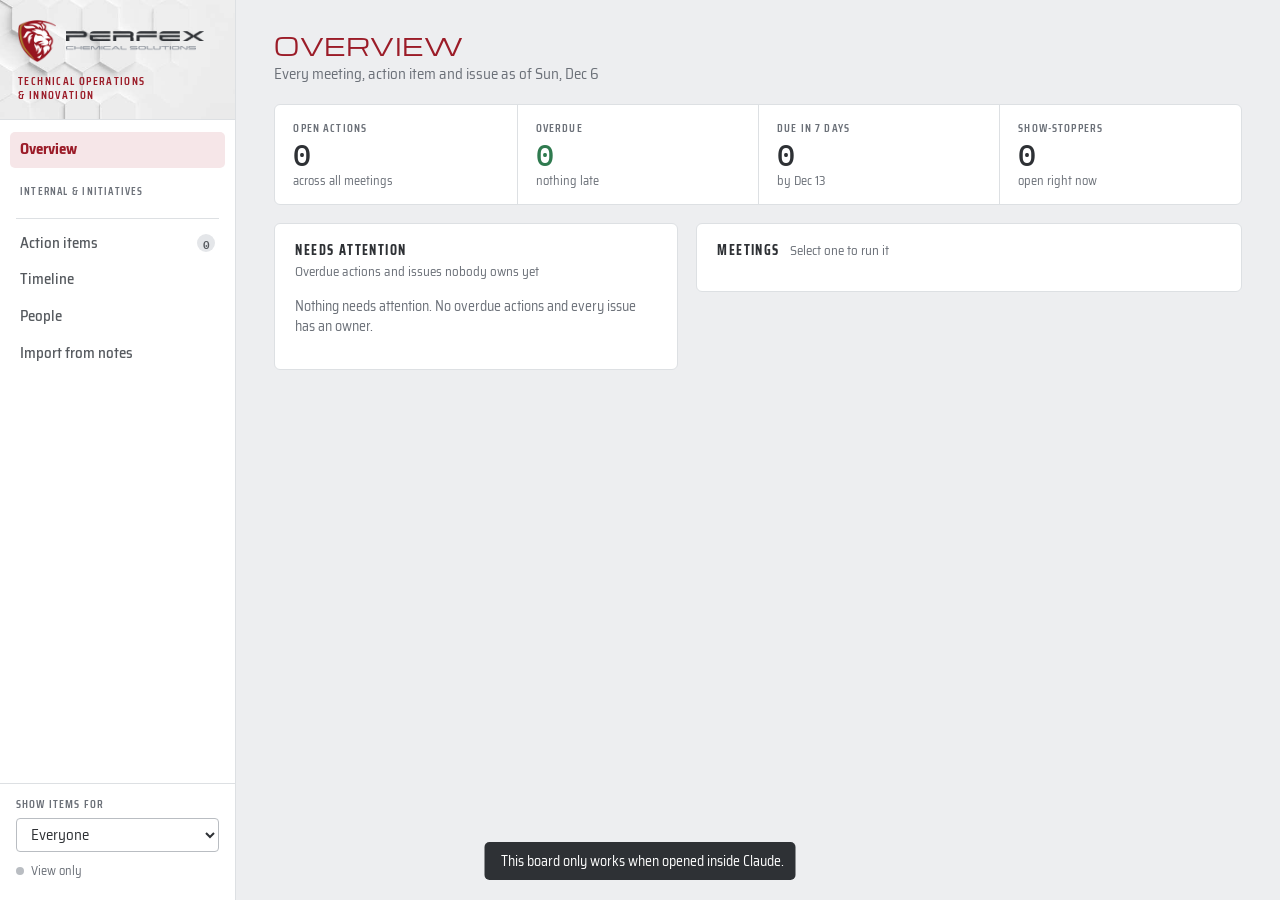
==== board.html @ 024db74f "Add board app: rebuild on shared database, add import-from-notes Migrates the Technical Operations &" ====
<!doctype html><html><head><meta charset=utf8><meta name=viewport content="width=device-width,initial-scale=1"><style>:root{color-scheme:light}body{margin:0;padding:0;font:14px -apple-system,BlinkMacSystemFont,sans-serif;background:#faf9f5;color:#141413}img{max-width:100%}[hidden]:not([hidden=until-found i]){display:none!important}</style></head><body>
<title>Technical Operations &amp; Innovation Board</title>
<link rel="stylesheet" href="https://fonts.googleapis.com/css2?family=IBM+Plex+Mono:wght@400;500&family=Michroma&family=Saira+Condensed:wght@500;600;700&family=Saira+Semi+Condensed:wght@400;500;600;700&display=swap">
<style id="app-css">
:root{
  color-scheme: light;
  --ground:#EDEEF0; --surface:#FFFFFF; --surface-2:#F5F6F7; --sunk:#E4E6E9;
  --ink:#2E3135; --ink-2:#55595E; --muted:#6B7078; --faint:#8A9099;
  --line:#DDE0E3; --line-strong:#B9BDC2;
  --brand:#9B1C28; --brand-deep:#6E1420; --brand-soft:#F6E6E8; --on-brand:#FFFFFF;
  --gold:#C8912B; --gold-ink:#855B10; --gold-soft:#F7EEDB;
  --good:#2F7A4F; --good-soft:#E2F0E7;
  --crit:#9B1C28; --crit-soft:#F6E6E8; --on-ink:#FFFFFF;
  --hex-op:.85;
  --f-title:'Michroma','Eurostile','Microgramma',Arial,sans-serif;
  --f-body:'Saira Semi Condensed','Arial Narrow',Arial,sans-serif;
  --f-label:'Saira Condensed','Arial Narrow',Arial,sans-serif;
  --f-mono:'IBM Plex Mono',ui-monospace,'SFMono-Regular',Menlo,Consolas,monospace;
}
@media (prefers-color-scheme: dark){
  :root:not([data-theme="light"]){
    color-scheme: dark;
    --ground:#17191C; --surface:#212428; --surface-2:#282C31; --sunk:#1C1F22;
    --ink:#ECEDEF; --ink-2:#C3C7CC; --muted:#99A0A8; --faint:#7A8088;
    --line:#33373D; --line-strong:#4A4F56;
    --brand:#E0636C; --brand-deep:#B8414B; --brand-soft:#3A2124; --on-brand:#17191C;
    --gold:#D9A441; --gold-ink:#E5B862; --gold-soft:#3A2F1A;
    --good:#5DBB85; --good-soft:#1C3326;
    --crit:#E0636C; --crit-soft:#3A2124; --on-ink:#17191C;
    --hex-op:.06;
  }
}
:root[data-theme="dark"]{
  color-scheme: dark;
  --ground:#17191C; --surface:#212428; --surface-2:#282C31; --sunk:#1C1F22;
  --ink:#ECEDEF; --ink-2:#C3C7CC; --muted:#99A0A8; --faint:#7A8088;
  --line:#33373D; --line-strong:#4A4F56;
  --brand:#E0636C; --brand-deep:#B8414B; --brand-soft:#3A2124; --on-brand:#17191C;
  --gold:#D9A441; --gold-ink:#E5B862; --gold-soft:#3A2F1A;
  --good:#5DBB85; --good-soft:#1C3326;
  --crit:#E0636C; --crit-soft:#3A2124; --on-ink:#17191C;
  --hex-op:.06;
}
*{box-sizing:border-box}
[hidden]{display:none!important}
html,body{margin:0}
body{background:var(--ground);color:var(--ink);font:15px/1.45 var(--f-body);-webkit-font-smoothing:antialiased}
img{max-width:100%}
button,input,select,textarea{font:inherit;color:inherit}
button{cursor:pointer}
:focus-visible{outline:2px solid var(--brand);outline-offset:2px}
a{color:var(--brand)}
.mono{font-family:var(--f-mono);font-variant-numeric:tabular-nums}
.muted{color:var(--muted)} .sm{font-size:13px}
.lbl{font:600 11.5px/1.2 var(--f-label);text-transform:uppercase;letter-spacing:.1em;color:var(--muted)}

/* ---------- shell ---------- */
.app{display:grid;grid-template-columns:236px minmax(0,1fr);min-height:100vh}
.side{position:sticky;top:0;height:100vh;overflow-y:auto;background:var(--surface);border-right:1px solid var(--line);display:flex;flex-direction:column}
.brand{position:relative;isolation:isolate;padding:20px 18px 16px;border-bottom:1px solid var(--line)}
.brand::before{content:'';position:absolute;inset:0;z-index:-1;background:url([data-uri]) left top/cover no-repeat;opacity:var(--hex-op)}
.mark{display:flex;align-items:center;gap:10px}
.shield{display:block;flex:none;width:38px;height:42px;background:url([data-uri]) center/contain no-repeat}
.wm{display:flex;flex-direction:column;gap:5px}
.wm i{display:block;-webkit-mask-repeat:no-repeat;mask-repeat:no-repeat;-webkit-mask-size:contain;mask-size:contain;-webkit-mask-position:left center;mask-position:left center}
.wm .pf{width:138px;height:10px;background:var(--ink);-webkit-mask-image:url([data-uri]);mask-image:url([data-uri])}
.wm .cs{width:138px;height:5.5px;background:var(--faint);-webkit-mask-image:url([data-uri]);mask-image:url([data-uri])}
.appname{margin-top:12px;font:600 11.5px/1.25 var(--f-label);text-transform:uppercase;letter-spacing:.12em;color:var(--brand)}
.nav{padding:12px 10px;display:flex;flex-direction:column;gap:1px}
.ng{display:flex;align-items:center;justify-content:space-between;font:600 11px var(--f-label);text-transform:uppercase;letter-spacing:.11em;color:var(--muted);padding:14px 10px 5px}
.ng-add{border:1px solid var(--line-strong);background:var(--surface);color:var(--ink-2);border-radius:4px;width:20px;height:20px;line-height:1;font-size:14px;padding:0}
.ng-add:hover{border-color:var(--brand);color:var(--brand)}
.nsep{height:1px;background:var(--line);margin:12px 6px 6px}
.ni{display:flex;align-items:center;gap:8px;width:100%;border:0;background:transparent;border-radius:5px;padding:7px 10px;text-align:left;color:var(--ink-2)}
.ni:hover{background:var(--surface-2);color:var(--ink)}
.ni[aria-current="page"]{background:var(--brand-soft);color:var(--brand)}
.ni[aria-current="page"] .ni-t{font-weight:700}
.ni-t{font-weight:500;flex:1 1 auto;min-width:0;white-space:nowrap;overflow:hidden;text-overflow:ellipsis}
.ni-s{font:11.5px var(--f-mono);color:var(--faint);white-space:nowrap}
.cnt{font:600 11px/1 var(--f-mono);min-width:18px;height:18px;padding:0 5px;border-radius:9px;background:var(--crit);color:var(--on-brand);display:inline-grid;place-items:center;flex:none}
.cnt.out{background:transparent;color:var(--crit);box-shadow:inset 0 0 0 1.5px var(--crit)}
.cnt.n{background:var(--sunk);color:var(--ink-2)}
.side-foot{margin-top:auto;padding:14px 16px 16px;border-top:1px solid var(--line);display:flex;flex-direction:column;gap:6px}
.side-foot select{width:100%}
.savepill{display:flex;align-items:center;gap:7px;font-size:12.5px;color:var(--muted);min-height:26px;flex-wrap:wrap}
.savepill .dotc{width:8px;height:8px;border-radius:50%;background:var(--faint);flex:none}
.savepill.ok .dotc{background:var(--good)} .savepill.dirty .dotc{background:var(--gold)} .savepill.ro .dotc{background:var(--line-strong)}
.mnav{display:none}
.mainarea{min-width:0;padding-inline:clamp(16px,3vw,40px);padding-block:26px 64px}
.page{max-width:1240px;margin:0 auto;display:flex;flex-direction:column;gap:18px}
@media (max-width:860px){
  .app{grid-template-columns:minmax(0,1fr)}
  .side{display:none}
  .mnav{display:flex;align-items:center;gap:10px;padding:10px 16px;background:var(--surface);border-bottom:1px solid var(--line);position:sticky;top:0;z-index:20}
  .mnav .shield{width:26px;height:29px}
  .mnav select{flex:1 1 auto;min-width:0}
  .mnav .savepill span{display:none}
}

/* ---------- controls ---------- */
.btn{height:34px;padding:0 14px;border:1px solid var(--brand);background:var(--brand);color:var(--on-brand);border-radius:4px;font:600 13.5px var(--f-label);letter-spacing:.04em;text-transform:uppercase;white-space:nowrap;display:inline-flex;align-items:center;gap:6px}
.btn:hover{background:var(--brand-deep);border-color:var(--brand-deep)}
.btn.ghost{background:var(--surface);color:var(--ink);border-color:var(--line-strong)}
.btn.ghost:hover{border-color:var(--ink)}
.btn.sm{height:28px;padding:0 10px;font-size:12.5px}
.btn.block{width:100%;justify-content:center}
.btn.danger{background:transparent;color:var(--crit);border-color:var(--crit)}
.btn:disabled{opacity:.45;cursor:not-allowed}
.fld{height:34px;border:1px solid var(--line-strong);border-radius:4px;background:var(--surface);padding:0 10px;min-width:0}
.x{width:26px;height:26px;border:0;background:transparent;color:var(--faint);border-radius:4px;font-size:18px;line-height:1;flex:none;padding:0}
.x:hover{background:var(--crit-soft);color:var(--crit)}
.ib{width:30px;height:30px;border:1px solid var(--line-strong);border-radius:50%;background:var(--surface);display:grid;place-items:center;font-size:12px;line-height:1;padding:0;color:var(--ink)}
.ib:hover{border-color:var(--ink)}
.ib.go{background:var(--brand);border-color:var(--brand);color:var(--on-brand)}
.add-btn{border:1px dashed var(--line-strong);background:transparent;color:var(--ink-2);border-radius:4px;padding:5px 10px;font:600 12.5px var(--f-label);letter-spacing:.05em;text-transform:uppercase}
.add-btn:hover{border-color:var(--brand);color:var(--brand)}
.linkbtn{border:0;background:none;padding:0;color:var(--brand);font-weight:600;text-align:left}
.linkbtn:hover{text-decoration:underline}

/* ---------- page header ---------- */
.ph{display:flex;flex-wrap:wrap;align-items:flex-end;justify-content:space-between;gap:12px 24px}
.ph h1{font:400 clamp(19px,2.2vw,24px)/1.25 var(--f-title);color:var(--brand);text-transform:uppercase;letter-spacing:.02em;margin:4px 0 0;text-wrap:balance}
.ph .sub{color:var(--muted);margin-top:4px}
.ph-r{display:flex;align-items:center;gap:8px;flex-wrap:wrap}
.datenav{display:flex;align-items:center;gap:6px}
.datenav .d{display:flex;flex-direction:column;line-height:1.2;min-width:170px;text-align:center}
.datenav .d b{font-weight:600;font-size:15.5px}
.datenav .d span{font:12px var(--f-mono);color:var(--muted)}
.icon{width:32px;height:32px;border:1px solid var(--line-strong);background:var(--surface);border-radius:4px;font-size:18px;line-height:1;display:grid;place-items:center;flex:none;padding:0}
.icon:hover{border-color:var(--ink)}
.att{display:flex;flex-wrap:wrap;align-items:center;gap:6px;margin-top:10px}
.pchip{font-size:13px;padding:2px 10px;border-radius:12px;background:var(--surface);border:1px solid var(--line);white-space:nowrap}
.pchip.m{background:var(--ink);border-color:var(--ink);color:var(--on-ink)}
.pchip.o{border-style:dashed;color:var(--muted)}
.att details{font-size:13px;color:var(--muted)}
.att summary{cursor:pointer}
.att details[open]{flex-basis:100%}
.att details .names{display:flex;flex-wrap:wrap;gap:5px;margin-top:6px}

/* ---------- panels ---------- */
.panel{background:var(--surface);border:1px solid var(--line);border-radius:6px;padding:18px 20px}
.pan-h{display:flex;align-items:baseline;flex-wrap:wrap;gap:4px 10px;margin-bottom:12px}
h2{font:700 14px/1.2 var(--f-label);text-transform:uppercase;letter-spacing:.1em;margin:0;color:var(--ink)}
.pan-h .sub{color:var(--muted);font-size:13px}
.pan-h .r{margin-left:auto;display:flex;gap:6px;align-items:center;flex-wrap:wrap}
.none{color:var(--muted);font-size:14px}

/* KPIs */
.kpis{display:grid;grid-template-columns:repeat(4,minmax(0,1fr));background:var(--surface);border:1px solid var(--line);border-radius:6px;overflow:hidden}
.kpi{padding:14px 18px;border:0;border-left:1px solid var(--line);background:transparent;text-align:left;display:flex;flex-direction:column;gap:2px;min-width:0}
.kpi:first-child{border-left:0}
button.kpi:hover{background:var(--surface-2)}
.kpi .n{font:500 30px/1.05 var(--f-mono);font-variant-numeric:tabular-nums}
.kpi .l{font:600 11.5px var(--f-label);text-transform:uppercase;letter-spacing:.1em;color:var(--muted)}
.kpi .s{font-size:12.5px;color:var(--muted)}
.kpi.crit .n{color:var(--crit)} .kpi.warn .n{color:var(--gold-ink)} .kpi.good .n{color:var(--good)}
@media (max-width:640px){.kpis{grid-template-columns:repeat(2,minmax(0,1fr))}.kpi:nth-child(3){border-left:0}.kpi:nth-child(n+3){border-top:1px solid var(--line)}}

/* overview */
.ovgrid{display:grid;grid-template-columns:minmax(0,1fr) minmax(0,1.35fr);gap:18px;align-items:start}
@media (max-width:1100px){.ovgrid{grid-template-columns:minmax(0,1fr)}}
.att-list{list-style:none;margin:0;padding:0}
.att-list li{border-top:1px solid var(--line)}
.att-list li:first-child{border-top:0}
.att-list button{display:grid;grid-template-columns:auto minmax(0,1fr);gap:2px 10px;width:100%;text-align:left;border:0;background:transparent;padding:10px 4px}
.att-list button:hover{background:var(--surface-2)}
.att-list .t{font-weight:500;overflow-wrap:anywhere}
.att-list .m{grid-column:2;font-size:13px;color:var(--muted)}
.mgroup + .mgroup{margin-top:16px}
.mgroup .lbl{margin:0 0 8px}
.cards{display:grid;grid-template-columns:repeat(auto-fill,minmax(210px,1fr));gap:10px}
.mc{display:flex;flex-direction:column;gap:6px;text-align:left;border:1px solid var(--line);background:var(--surface);border-radius:6px;padding:12px 14px}
.mc:hover{border-color:var(--brand)}
.mc .nm{font-weight:700;font-size:15.5px}
.mc .dt{font:12.5px var(--f-mono);color:var(--muted)}
.mc .ppl{font-size:13px;color:var(--ink-2);display:-webkit-box;-webkit-line-clamp:2;-webkit-box-orient:vertical;overflow:hidden;min-height:2.6em}
.mc .row{display:flex;gap:12px;margin-top:2px;padding-top:8px;border-top:1px solid var(--line)}
.mc .row span{display:flex;flex-direction:column;font:600 10.5px var(--f-label);text-transform:uppercase;letter-spacing:.08em;color:var(--muted)}
.mc .row b{font:500 16px var(--f-mono);color:var(--ink);letter-spacing:0}
.mc .row b.crit{color:var(--crit)}

/* ---------- meeting: stepper ---------- */
.stepper{display:flex;align-items:stretch;background:var(--surface);border:1px solid var(--line);border-radius:6px;overflow:hidden}
.steps{display:grid;grid-template-columns:repeat(5,minmax(0,1fr));flex:1 1 auto;min-width:0}
.st{position:relative;display:grid;grid-template-columns:auto minmax(0,1fr);grid-template-rows:auto auto;column-gap:9px;align-items:center;text-align:left;border:0;border-right:1px solid var(--line);background:transparent;padding:10px 12px;min-width:0;overflow:hidden}
.st:hover{background:var(--surface-2)}
.st-n{grid-row:1 / span 2;width:26px;height:26px;border-radius:50%;border:1.5px solid var(--line-strong);display:grid;place-items:center;font:600 12.5px var(--f-mono);color:var(--ink-2)}
.st-t{font-weight:600;white-space:nowrap;overflow:hidden;text-overflow:ellipsis}
.st-y{display:none;font-weight:600;font-size:12.5px;white-space:nowrap}
.st-b{font:11.5px var(--f-mono);color:var(--muted);white-space:nowrap}
.st-b b{font-weight:600;color:var(--ink-2)}
.st-p{position:absolute;left:0;bottom:0;height:3px;width:0;background:var(--gold)}
.st.main .st-n{border-color:var(--brand);color:var(--brand)}
.st.cur{background:var(--ink);color:var(--on-ink)}
.st.cur .st-b,.st.cur .st-b b{color:inherit;opacity:.75}
.st.cur .st-n{background:var(--on-ink);border-color:var(--on-ink);color:var(--ink)}
.st.due:not(.cur){box-shadow:inset 0 0 0 2px var(--gold)}
.tmr{display:flex;align-items:center;gap:8px;padding:8px 14px;flex:none;border-left:1px solid var(--line)}
.tmr .t-el{font:500 20px var(--f-mono);font-variant-numeric:tabular-nums}
.tmr .t-of{font:12px var(--f-mono);color:var(--muted)}
.tmr.over .t-el{color:var(--crit)}
.t-hint{font-size:13px;color:var(--muted);margin-top:-8px;padding-left:2px}
.t-hint b{color:var(--ink)}
.t-hint.over b{color:var(--crit)}
@media (max-width:980px){.stepper{flex-direction:column}.steps{grid-template-columns:repeat(5,minmax(0,1fr))}.st{grid-template-columns:minmax(0,1fr);justify-items:center;text-align:center;padding:8px 4px}.st-n{grid-row:auto}.st-b{display:none}.tmr{border-left:0;border-top:1px solid var(--line);justify-content:center}}
@media (max-width:980px){.st-t{display:none}.st-y{display:block}}

.mgrid{display:grid;grid-template-columns:minmax(0,1fr) 340px;gap:18px;align-items:start}
@media (max-width:1150px){.mgrid{grid-template-columns:minmax(0,1fr)}}
.stage{min-height:360px;display:flex;flex-direction:column}
.stg-h{display:flex;align-items:flex-start;gap:12px;flex-wrap:wrap;margin-bottom:14px}
.stg-h .segno{width:34px;height:34px;border-radius:50%;background:var(--brand);color:var(--on-brand);display:grid;place-items:center;font:600 15px var(--f-mono);flex:none}
.stg-h .tt{flex:1 1 260px;min-width:0}
.stg-h h2{font:400 17px/1.3 var(--f-title);letter-spacing:.02em;color:var(--ink)}
.stg-h .rule{margin:4px 0 0;color:var(--ink-2);font-size:14px;max-width:64ch}
.stg-f{margin-top:auto;padding-top:16px;display:flex;justify-content:space-between;gap:8px;border-top:1px solid var(--line)}
.stg-body{padding-bottom:16px}

.rp{display:grid;grid-template-columns:170px minmax(0,1fr);gap:6px 16px;padding:12px 0;border-top:1px solid var(--line)}
.rp:first-child{border-top:0;padding-top:2px}
.rp-h b{display:block;font-weight:700}
.rp-h span{font-size:12.5px;color:var(--muted)}
.rp-b{display:flex;flex-direction:column;gap:6px;align-items:flex-start;min-width:0}
@media (max-width:640px){.rp{grid-template-columns:minmax(0,1fr)}}
.items{list-style:none;margin:0;padding:0;display:flex;flex-direction:column;gap:6px;width:100%}
.item{display:grid;grid-template-columns:auto minmax(0,1fr) auto;gap:10px;align-items:start;padding:8px 6px 8px 10px;background:var(--surface-2);border-radius:5px}
.it-t{font-weight:500;overflow-wrap:anywhere}
.why{color:var(--ink-2);font-size:13.5px;margin-top:2px;overflow-wrap:anywhere}
.why span{font:600 11px var(--f-label);text-transform:uppercase;letter-spacing:.08em;color:var(--muted);margin-right:6px}
.why.own span{color:var(--brand)}
.chip{font:700 11px/1 var(--f-label);text-transform:uppercase;letter-spacing:.07em;padding:5px 7px;border-radius:3px;white-space:nowrap;display:inline-block;margin-top:1px}
.chip.win{background:var(--good-soft);color:var(--good)}
.chip.loss{background:var(--crit-soft);color:var(--crit)}
.chip.opp{background:var(--gold-soft);color:var(--gold-ink)}
.chip.stopper{background:var(--crit);color:var(--on-brand)}
.chip.offtrack{background:var(--gold-soft);color:var(--gold-ink)}
.chip.risk{background:var(--surface-2);color:var(--ink-2);box-shadow:inset 0 0 0 1px var(--line-strong)}
.chip.done{background:var(--good-soft);color:var(--good)}
.chip.tab{background:var(--sunk);color:var(--ink-2)}

.proj{display:grid;grid-template-columns:minmax(0,1fr) auto auto;gap:8px 12px;align-items:center;padding:8px 6px 8px 10px;background:var(--surface-2);border-radius:5px}
.proj .meta{font-size:13px;color:var(--muted)}
.proj .meta a{color:var(--gold-ink);font-weight:600}
.proj.done-row .it-t{text-decoration:line-through;color:var(--muted)}
.stat{display:inline-flex;border:1px solid var(--line-strong);border-radius:4px;overflow:hidden;background:var(--surface)}
.stat button{border:0;background:transparent;padding:5px 10px;font:600 12.5px var(--f-label);letter-spacing:.04em;color:var(--muted);border-left:1px solid var(--line)}
.stat button:first-child{border-left:0}
.stat button[aria-pressed="true"][data-v="on"]{background:var(--good-soft);color:var(--good)}
.stat button[aria-pressed="true"][data-v="off"]{background:var(--gold-soft);color:var(--gold-ink)}
.stat button[aria-pressed="true"][data-v="done"]{background:var(--ink);color:var(--on-ink)}
.stat button[aria-pressed="true"][data-v="hold"]{background:var(--sunk);color:var(--ink)}
.stat button[aria-pressed="true"][data-v="cancelled"]{background:var(--crit-soft);color:var(--crit)}
.proj{grid-template-columns:minmax(0,1fr) auto!important;align-items:start!important}
.proj .stat{grid-column:1 / -1;justify-self:start;flex-wrap:wrap}
.pname{border:0;background:transparent;padding:0;text-align:left;display:flex;flex-direction:column;gap:3px;min-width:0;cursor:pointer}
.pname:hover .it-t{text-decoration:underline}
.proj.sel{background:var(--brand-soft);box-shadow:inset 0 0 0 2px var(--brand)}
.proj.ps-hold .it-t,.proj.ps-cancelled .it-t{color:var(--muted)}
.proj.ps-cancelled .it-t{text-decoration:line-through}
.proj.ps-new{box-shadow:inset 0 0 0 1px var(--gold)}
.proj.ps-new.sel{box-shadow:inset 0 0 0 2px var(--brand)}
.warnt{color:var(--gold-ink);font-weight:600}
.chip.new{background:var(--gold);color:var(--on-brand);padding:3px 6px}
.why.fwd span{color:var(--gold-ink)}
.moved{margin-top:16px;padding-top:12px;border-top:1px dashed var(--line)}
.moved ul{list-style:none;margin:8px 0 0;padding:0;display:flex;flex-direction:column;gap:6px}
.moved li{display:grid;grid-template-columns:auto minmax(0,1fr);gap:2px 10px;align-items:start;font-size:14px;color:var(--ink-2)}
.moved .mv-a{grid-column:2;font-size:12.5px;color:var(--muted)}
.psel{box-shadow:inset 0 0 0 2px var(--brand)}
.psel-n{font-weight:700;margin:-4px 0 8px}
@media (max-width:560px){.proj{grid-template-columns:minmax(0,1fr) auto}.proj .stat{grid-column:1 / -1;justify-self:start}}

.issue{border:1px solid var(--line);border-radius:6px;padding:12px 14px}
.issue + .issue{margin-top:10px}
.issue.stop{border-color:color-mix(in srgb,var(--crit) 55%,var(--line))}
.issue.resolved{opacity:.7}
.issue.resolved .it-t{text-decoration:line-through}
.is-h{display:grid;grid-template-columns:auto auto minmax(0,1fr) auto;gap:10px;align-items:start}
.rank{font:600 16px/1.35 var(--f-mono);min-width:28px}
.is-h .it-t{font-size:15.5px}
.is-tools{display:flex;gap:4px;align-items:center}
.mv{width:26px;height:26px;border:1px solid var(--line);background:var(--surface);border-radius:4px;color:var(--ink-2);font-size:10.5px;line-height:1;padding:0}
.mv:hover:not(:disabled){border-color:var(--ink)}
.mv:disabled{opacity:.3;cursor:default}
.is-sub{font-size:13px;color:var(--muted);margin:2px 0 8px 38px}
.is-body{margin-left:38px;display:flex;flex-direction:column;gap:8px;align-items:flex-start}
@media (max-width:560px){.is-sub,.is-body{margin-left:0}.is-h{grid-template-columns:auto minmax(0,1fr)}.is-h .chip{grid-column:2}.is-h .it-t,.is-h .is-tools{grid-column:1 / -1}}
.acts{list-style:none;margin:0;padding:0;width:100%}
.act{display:grid;grid-template-columns:auto minmax(0,1fr) auto;gap:2px 10px;align-items:start;padding:7px 0;border-top:1px dashed var(--line)}
.act:first-child{border-top:0}
.act input[type="checkbox"]{width:16px;height:16px;accent-color:var(--good);margin:3px 0 0}
.act .a-t{overflow-wrap:anywhere}
.act .a-t .aid{margin-right:6px}
.act .a-m{grid-column:2;font-size:12.5px;color:var(--muted)}
.act .a-m b{color:var(--ink-2);font-weight:600}
.act.done .a-t{text-decoration:line-through;color:var(--muted)}
.aid{font:500 11.5px var(--f-mono);color:var(--faint);white-space:nowrap}
.duetag{font:500 11.5px var(--f-mono);white-space:nowrap;padding:2px 6px;border-radius:3px;color:var(--ink-2);background:var(--surface-2)}
.duetag.over{background:var(--crit-soft);color:var(--crit)}
.duetag.soon{background:var(--gold-soft);color:var(--gold-ink)}
.duetag.done{background:var(--good-soft);color:var(--good)}
.noact{font-size:13.5px;color:var(--gold-ink)}

/* forms */
.add{display:flex;flex-wrap:wrap;gap:6px;width:100%;padding:10px;background:var(--surface-2);border:1px solid var(--line);border-radius:6px}
.add input[type="text"],.add input[type="date"],.add select{height:34px;border:1px solid var(--line-strong);border-radius:4px;background:var(--surface);padding:0 9px;min-width:0}
.add input[type="text"]{flex:1 1 180px}
.add input.full{flex-basis:100%}
.add input[type="date"]{flex:0 0 146px;font-family:var(--f-mono);font-size:13px}
.add select{flex:0 1 190px}
.add select.full{flex:1 1 100%}
.add .ifloss{flex-basis:100%}
/* due check */
.duechk{border:1px solid var(--line);border-left:3px solid var(--gold);border-radius:6px;padding:10px 14px;margin-bottom:14px;background:var(--surface-2)}
.duechk.clear{border-left-color:var(--good);padding:8px 14px;font-size:14px;color:var(--ink-2)}
.duechk.clear b{font:700 12.5px var(--f-label);letter-spacing:.07em;text-transform:uppercase;color:var(--ink)}
.duechk .dc-h{display:flex;flex-wrap:wrap;align-items:baseline;gap:4px 10px;margin-bottom:4px}
.duechk .dc-h b{font:700 12.5px var(--f-label);letter-spacing:.07em;text-transform:uppercase;color:var(--ink)}
.duechk .dc-h span{font-size:12.5px;color:var(--muted)}
.duechk .act{grid-template-columns:auto minmax(0,1fr) auto}
.duechk .act input[type="date"]{height:28px;border:1px solid var(--line-strong);border-radius:4px;background:var(--surface);padding:0 6px;font:12.5px var(--f-mono);grid-row:1 / span 2;grid-column:3;align-self:center}
.duechk .dc-tip{margin:6px 0 0;font-size:12.5px;color:var(--muted)}
/* summary */
.sumbox{margin-top:12px}
.sumbox textarea{width:100%;min-height:220px;font:12.5px/1.5 var(--f-mono);border:1px solid var(--line-strong);border-radius:4px;background:var(--surface-2);padding:8px 10px;resize:vertical;color:var(--ink)}
.stg-f .fr{display:flex;gap:8px;flex-wrap:wrap;justify-content:flex-end}
.add .acts-r{display:flex;gap:6px;margin-left:auto}
.add input::placeholder,textarea::placeholder{color:var(--faint)}
.tgl{display:inline-flex;border:1px solid var(--line-strong);border-radius:4px;overflow:hidden;height:34px;flex:none;position:relative;background:var(--surface)}
.tgl input{position:absolute;opacity:0;width:1px;height:1px}
.tgl label{padding:0 12px;display:grid;place-items:center;font:600 13px var(--f-label);letter-spacing:.04em;text-transform:uppercase;cursor:pointer;color:var(--ink-2)}
.tgl input:checked + label{background:var(--ink);color:var(--on-ink)}
.tgl input:focus-visible + label{outline:2px solid var(--brand);outline-offset:-2px}

/* conclusion */
.concl{display:grid;grid-template-columns:minmax(0,1.3fr) minmax(0,1fr);gap:18px 28px}
@media (max-width:700px){.concl{grid-template-columns:minmax(0,1fr)}}
.rates .lbl{margin:12px 0 2px}
.rates .lbl:first-child{margin-top:0}
.rrow{display:flex;align-items:center;justify-content:space-between;gap:10px;padding:5px 0;border-bottom:1px solid var(--line)}
.rrow .nm{min-width:0;overflow:hidden;text-overflow:ellipsis;white-space:nowrap}
.rate{display:flex;gap:4px;flex:none}
.rb{width:31px;height:31px;border:1px solid var(--line-strong);border-radius:4px;background:var(--surface);font:500 13px var(--f-mono);padding:0}
.rb:hover{border-color:var(--ink)}
.rb[aria-pressed="true"]{background:var(--brand);border-color:var(--brand);color:var(--on-brand)}
.scale{font-size:12.5px;color:var(--muted);margin-top:8px}
.score .big{font:500 48px/1 var(--f-mono);font-variant-numeric:tabular-nums}
.score .big small{font-size:18px;color:var(--muted)}
.spark{width:100%;max-width:260px;height:auto;display:block;margin-top:12px}
.spark .sg{stroke:var(--line);stroke-width:1}
.spark .sl{stroke:var(--brand);stroke-width:2;fill:none;stroke-linejoin:round}
.spark .se{fill:var(--brand)}
.spark .st{fill:var(--muted);font:10px var(--f-mono)}
textarea.fld{display:block;width:100%;min-height:62px;padding:8px 10px;height:auto;resize:vertical;margin-top:6px}

/* rail */
.rail{display:flex;flex-direction:column;gap:14px;position:sticky;top:16px}
@media (max-width:1150px){.rail{position:static}}
.rail .panel{padding:14px 16px}
.rail .pan-h{margin-bottom:8px}
.rlist{list-style:none;margin:0;padding:0}
.rlist li{border-top:1px solid var(--line)}
.rlist li:first-child{border-top:0}
.rlist .act{border-top:0}
.ri{display:grid;grid-template-columns:auto minmax(0,1fr);gap:8px;width:100%;text-align:left;border:0;background:transparent;padding:8px 2px;align-items:start}
.ri:hover .it-t{text-decoration:underline}
.ri .rank{font-size:13px;min-width:22px}
.ri .it-t{font-size:14px}
.ri .m{grid-column:2;font-size:12px;color:var(--muted)}
.more{display:block;margin-top:8px;font-size:13px}

/* action register */
.filters{display:flex;flex-wrap:wrap;gap:6px;align-items:center}
.fchip{height:30px;padding:0 12px;border:1px solid var(--line-strong);border-radius:15px;background:var(--surface);font:500 13.5px var(--f-body);display:inline-flex;align-items:center;gap:6px}
.fchip b{font:500 12px var(--f-mono);color:var(--muted)}
.fchip[aria-pressed="true"]{background:var(--ink);border-color:var(--ink);color:var(--on-ink)}
.fchip[aria-pressed="true"] b{color:inherit;opacity:.75}
.fchip.crit b{color:var(--crit)}
.fchip.crit[aria-pressed="true"] b{color:inherit}
.filters select{height:30px;border:1px solid var(--line-strong);border-radius:15px;background:var(--surface);padding:0 10px;font-size:13.5px}
.filters .sp{flex:1 1 auto}
.alist{list-style:none;margin:12px 0 0;padding:0;border-top:1px solid var(--line)}
.arow{display:grid;grid-template-columns:auto minmax(0,1fr) auto auto;gap:4px 12px;align-items:start;padding:11px 0;border-bottom:1px solid var(--line)}
.arow > input[type="checkbox"]{margin-top:4px;width:16px;height:16px;accent-color:var(--good)}
.arow .atext{font-weight:500;overflow-wrap:anywhere}
.arow .atext .aid{margin-right:7px}
.arow .ameta{font-size:13px;color:var(--muted);overflow-wrap:anywhere}
.arow .ameta b{font-weight:600;color:var(--ink-2)}
.arow.done .atext{text-decoration:line-through;color:var(--muted)}
.adue{display:flex;flex-direction:column;align-items:flex-end;gap:3px}
.adue input{height:30px;width:136px;border:1px solid var(--line-strong);border-radius:4px;background:var(--surface);font:12.5px var(--f-mono);padding:0 6px}
.arow.over .adue input{border-color:var(--crit)}
.flash{animation:flash 1.6s ease-out}
@keyframes flash{0%{background:var(--brand-soft)}100%{background:transparent}}
@media (prefers-reduced-motion:reduce){.flash{animation:none;outline:2px solid var(--brand)}}
@media (max-width:560px){.arow{grid-template-columns:auto minmax(0,1fr) auto}.adue{grid-column:2;align-items:flex-start;flex-direction:row}}
.follow textarea{width:100%;min-height:170px;font:12.5px/1.5 var(--f-mono);border:1px solid var(--line-strong);border-radius:4px;background:var(--surface-2);padding:8px 10px;resize:vertical;color:var(--ink)}
.follow .row{display:flex;justify-content:space-between;align-items:center;gap:8px;margin-bottom:6px;font-size:13px;color:var(--muted)}
.scope-note{display:flex;flex-wrap:wrap;align-items:center;gap:8px;font-size:13px;color:var(--ink-2);background:var(--brand-soft);border-radius:4px;padding:6px 10px}

/* timeline */
.tl-scroll{overflow-x:auto}
.tl{display:grid;grid-template-columns:170px 80px minmax(440px,1fr) 60px;min-width:760px}
.tl > div{border-top:1px solid var(--line);min-height:46px;position:relative}
.tl .ax{border-top:0;min-height:22px;font:600 11px var(--f-label);text-transform:uppercase;letter-spacing:.09em;color:var(--muted);display:flex;align-items:flex-end;padding-bottom:4px}
.tl-lab{padding:7px 10px 6px 0;display:flex;flex-direction:column;justify-content:center;line-height:1.2;min-width:0}
.tl-lab b{font-weight:700;white-space:nowrap;overflow:hidden;text-overflow:ellipsis}
.tl-lab span{font-size:12px;color:var(--muted);white-space:nowrap;overflow:hidden;text-overflow:ellipsis}
.tl-over{background:var(--crit-soft);display:flex;flex-wrap:wrap;align-content:center;gap:4px;padding:6px 8px}
.tl-over.ax{background:transparent;color:var(--crit);padding:0 8px 4px}
.tl-later{display:flex;align-items:center;justify-content:center;font:12px var(--f-mono);color:var(--muted);border-left:1px dashed var(--line)}
.tl-later.ax{border-left:0}
.tl-in{position:absolute;inset:0 12px}
.gl{position:absolute;top:0;bottom:0;width:0;border-left:1px dotted var(--line-strong)}
.gl.today{border-left:1.5px solid var(--ink)}
.tk{position:absolute;bottom:4px;transform:translateX(-50%);font:500 11px var(--f-mono);letter-spacing:0;text-transform:none;color:var(--muted);white-space:nowrap}
.dot{position:absolute;width:12px;height:12px;margin-left:-6px;border-radius:50%;background:var(--ink-2);border:2px solid var(--surface);padding:0;box-shadow:0 0 0 1px var(--ink-2)}
.dot.soon{background:var(--gold);box-shadow:0 0 0 1px var(--gold)}
.dot.over{position:static;margin:0;background:var(--crit);box-shadow:0 0 0 1px var(--crit)}
.dot.proj{border-radius:1px;transform:rotate(45deg);background:var(--surface);box-shadow:0 0 0 2px var(--ink-2);width:10px;height:10px;margin-left:-5px}
.dot.proj.off{box-shadow:0 0 0 2px var(--gold);background:var(--gold-soft)}
.dot.proj.over{background:var(--crit-soft);box-shadow:0 0 0 2px var(--crit)}
.dot:hover{z-index:2;outline:2px solid var(--brand);outline-offset:1px}
.legend{display:flex;flex-wrap:wrap;gap:6px 14px;font-size:12.5px;color:var(--muted);align-items:center}
.legend i{display:inline-block;vertical-align:-1px;margin-right:5px}
.lg-a{width:10px;height:10px;border-radius:50%;background:var(--ink-2)}
.lg-s{width:10px;height:10px;border-radius:50%;background:var(--gold)}
.lg-o{width:10px;height:10px;border-radius:50%;background:var(--crit)}
.lg-t{width:0;height:12px;border-left:1.5px solid var(--ink)}
.lg-p{width:8px;height:8px;transform:rotate(45deg);border:2px solid var(--ink-2)}
.tl-empty{grid-column:1 / -1;border-top:1px solid var(--line);padding:14px 0;color:var(--muted)}
.seg-tgl{display:inline-flex;border:1px solid var(--line-strong);border-radius:15px;overflow:hidden}
.seg-tgl button{border:0;background:var(--surface);padding:4px 12px;font-size:13px}
.seg-tgl button[aria-pressed="true"]{background:var(--ink);color:var(--on-ink)}

/* tables (people, settings) */
.tbl-scroll{overflow-x:auto}
table.t{border-collapse:collapse;width:100%;font-size:14px}
table.t th{font:700 11.5px var(--f-label);text-transform:uppercase;letter-spacing:.08em;background:var(--brand);color:var(--on-brand);text-align:left;padding:8px 10px;white-space:nowrap}
table.t th:first-child{border-top-left-radius:4px} table.t th:last-child{border-top-right-radius:4px}
table.t td{padding:6px 10px;border-bottom:1px solid var(--line);vertical-align:middle}
table.t tbody tr:nth-child(even) td{background:var(--surface-2)}
table.t .k{font-size:12.5px;color:var(--muted)}
table.t input.fld{width:100%;height:32px}
table.t td.c{text-align:center;width:96px}
table.t input[type="radio"]{width:16px;height:16px;accent-color:var(--brand);margin:0}
.mchips{display:flex;flex-wrap:wrap;gap:4px}
.mchips .pchip{font-size:12px;padding:1px 8px}
.sgrid{display:flex;flex-wrap:wrap;gap:14px 20px;align-items:flex-end}
.sgrid > div{display:flex;flex-direction:column;gap:5px}
.sgrid .fld.w{width:280px;max-width:100%}
.sgrid .fld.n{width:90px;font-family:var(--f-mono)}

.ro .edit-only{display:none!important}
#toast{position:fixed;left:50%;bottom:20px;transform:translateX(-50%);background:var(--ink);color:var(--on-ink);padding:9px 12px 9px 16px;border-radius:5px;font-size:14px;display:flex;gap:12px;align-items:center;z-index:50;max-width:calc(100vw - 32px)}
#toast button{background:transparent;border:1px solid currentColor;color:inherit;border-radius:4px;padding:2px 9px;font:600 12.5px var(--f-label);text-transform:uppercase}
</style>

<div id="root"></div>

<script id="app-js">
(function () {
  'use strict';
  var root = document.getElementById('root');
  var NS = 'techops-board2:', K_UI = NS + 'ui3';
  var REDUCED = !!(window.matchMedia && window.matchMedia('(prefers-reduced-motion: reduce)').matches);
  var SEGS = [
    { name: 'Wins & Losses', short: 'Wins & Losses', tiny: 'Wins', f: 0.15, rule: 'Go around the room. Outcomes since the last meeting and <b>why</b>. Own the losses: what was in our control, and what will we do differently?' },
    { name: 'New Opportunities', short: 'Opportunities', tiny: 'Opps', f: 0.10, rule: 'Go around again. List only, plus any major challenge. Deep dives get scheduled separately.' },
    { name: 'Current Projects', short: 'Projects', tiny: 'Projects', f: 0.15, rule: 'One word each: on track, off track, on hold, cancelled or done. Last week’s opportunities land here as <b>New</b>. Select a project to see only its actions.' },
    { name: 'Issues', short: 'Issues', tiny: 'Issues', f: 0.50, rule: 'Only what has no path yet, ranked. Work from the top: agree the action, <b>one</b> owner, who supports, and the date. Once it has an owner it stops being an issue and moves to Action items.' },
    { name: 'Rate the Meeting', short: 'Rate', tiny: 'Rate', f: 0.10, rule: 'Everyone scores the meeting 1–5. The test: did we leave with clear actions, one owner each, and dates?' }
  ];
  var SEV = { stopper: 'Show-stopper', offtrack: 'Off-track', risk: 'Risk' };
  var PST = [['on', 'On track'], ['off', 'Off track'], ['hold', 'On hold'], ['cancelled', 'Cancelled'], ['done', 'Done']];
  var ACTIVE = { 'new': 1, on: 1, off: 1, hold: 1 };
  var WD = ['Sundays', 'Mondays', 'Tuesdays', 'Wednesdays', 'Thursdays', 'Fridays', 'Saturdays'];
  var KIND = { area: 'Area meeting', internal: 'Internal meeting' };
  var ROLES = [['members', 'Reporting'], ['support', 'Supporting'], ['optional', 'Optional'], ['none', 'Not in meeting']];

  /* ---------- storage (guarded) ---------- */
  function st(kind) { try { return kind === 's' ? window.sessionStorage : window.localStorage; } catch (e) { return null; } }
  function sget(kind, k) { try { var s = st(kind); var v = s && s.getItem(k); return v ? JSON.parse(v) : null; } catch (e) { return null; } }
  function sset(kind, k, v) { try { var s = st(kind); if (s) s.setItem(k, JSON.stringify(v)); } catch (e) {} }
  function sdel(kind, k) { try { var s = st(kind); if (s) s.removeItem(k); } catch (e) {} }

  /* ---------- dates ---------- */
  var MON = ['Jan','Feb','Mar','Apr','May','Jun','Jul','Aug','Sep','Oct','Nov','Dec'];
  var DOW = ['Sun','Mon','Tue','Wed','Thu','Fri','Sat'];
  function pad(n) { return (n < 10 ? '0' : '') + n; }
  function toStr(d) { return d.getFullYear() + '-' + pad(d.getMonth() + 1) + '-' + pad(d.getDate()); }
  function parseD(s) { var p = String(s).split('-'); return new Date(+p[0], +p[1] - 1, +p[2]); }
  function addDays(s, n) { var d = parseD(s); d.setDate(d.getDate() + n); return toStr(d); }
  function diffDays(a, b) { return Math.round((parseD(b) - parseD(a)) / 86400000); }
  function nextOn(s, wd) { var d = parseD(s); d.setDate(d.getDate() + ((wd - d.getDay()) + 7) % 7); return toStr(d); }
  function fmt(s) { var d = parseD(s); return MON[d.getMonth()] + ' ' + d.getDate(); }
  function fmtDay(s) { var d = parseD(s); return DOW[d.getDay()] + ', ' + MON[d.getMonth()] + ' ' + d.getDate(); }
  function fmtShort(s) { var d = parseD(s); return DOW[d.getDay()] + ' ' + (d.getMonth() + 1) + '/' + d.getDate(); }
  function fmtLong(s) { return fmtDay(s) + ', ' + parseD(s).getFullYear(); }
  function rel(s) {
    var n = diffDays(TODAY, s);
    if (n === 0) return 'today'; if (n === 1) return 'tomorrow'; if (n === -1) return 'yesterday';
    if (n > 0) return n < 14 ? 'in ' + n + ' days' : 'in ' + Math.round(n / 7) + ' weeks';
    return -n < 14 ? -n + ' days ago' : Math.round(-n / 7) + ' weeks ago';
  }
  var TODAY = toStr(new Date());

  /* ---------- state (a live local mirror of the shared database) ---------- */
  function blank() { return { people: [], tabs: [], entries: [], projects: [], issues: [], actions: [], meetings: {} }; }
  function clone(o) { return JSON.parse(JSON.stringify(o)); }
  var state = blank();
  var db = null, sample = null;
  var contentMode = 'connecting', settingsMode = 'connecting';
  var lastUndo = null, toastTimer = null;

  var ui = Object.assign({ view: 'overview', tab: null, dates: {}, steps: {}, filter: 'open', person: 'all', regTab: 'all', timers: {}, follow: false, open: null, settings: false, tlGroup: 'meeting', proj: null, projFilter: 'all', importTid: null, importDate: null, importText: '', importDraft: null, importBusy: false }, sget('s', K_UI) || {});
  ['dates', 'timers', 'steps'].forEach(function (k) { if (!ui[k] || typeof ui[k] !== 'object') ui[k] = {}; });
  function saveUi() { sset('s', K_UI, ui); }

  /* ---------- helpers ---------- */
  function esc(s) { return String(s == null ? '' : s).replace(/[&<>"']/g, function (c) { return { '&': '&amp;', '<': '&lt;', '>': '&gt;', '"': '&quot;', "'": '&#39;' }[c]; }); }
  function uid() { return Math.random().toString(36).slice(2, 8) + Date.now().toString(36).slice(-4); }
  function byId(arr, id) { for (var i = 0; i < arr.length; i++) if (arr[i].id === id) return arr[i]; return null; }
  function P(id) { return byId(state.people, id); }
  function T(id) { return byId(state.tabs, id); }
  function pn(id) { var p = P(id); return p ? p.name : 'Unassigned'; }
  function aid(a) { return 'A-' + String(a.num || 0).padStart(3, '0'); }
  function isOpen(a) { return a.status !== 'done'; }
  function isOver(a) { return isOpen(a) && a.due && a.due < TODAY; }
  function isSoon(a) { return isOpen(a) && a.due && a.due >= TODAY && diffDays(TODAY, a.due) <= 7; }
  function dueCls(a) { if (!isOpen(a)) return 'done'; if (!a.due) return ''; if (a.due < TODAY) return 'over'; if (diffDays(TODAY, a.due) <= 7) return 'soon'; return ''; }
  function dueLabel(a) {
    if (!isOpen(a)) return 'Done' + (a.doneOn ? ' ' + fmt(a.doneOn) : '');
    if (!a.due) return 'No date';
    var n = diffDays(TODAY, a.due);
    if (n < 0) return -n + 'd overdue'; if (n === 0) return 'Due today'; if (n === 1) return 'Due tomorrow';
    return 'Due ' + fmt(a.due);
  }
  function tabDate(t) { return ui.dates[t.id] || nextOn(TODAY, +t.weekday); }
  function mkey(tid, d) { return tid + '|' + d; }
  function dbMeetingId(tid, d) { return tid + '@' + d; }
  function meet(tid, d) { var k = mkey(tid, d); if (!state.meetings[k]) state.meetings[k] = { ratings: {}, note: '' }; if (!state.meetings[k].ratings) state.meetings[k].ratings = {}; return state.meetings[k]; }
  function attendeeIds(t) { return t.members.concat(t.support, t.optional); }
  function ratingInfo(tid, d) {
    var m = state.meetings[mkey(tid, d)], vals = [];
    if (m && m.ratings) Object.keys(m.ratings).forEach(function (k) { if (P(k)) vals.push(+m.ratings[k]); });
    return { n: vals.length, avg: vals.length ? vals.reduce(function (a, b) { return a + b; }, 0) / vals.length : null };
  }
  function lastScore(tid) {
    var best = null;
    Object.keys(state.meetings).forEach(function (k) {
      var i = k.indexOf('|'); if (k.slice(0, i) !== tid) return;
      var d = k.slice(i + 1), r = ratingInfo(tid, d);
      if (r.n && (!best || d > best.d)) best = { d: d, avg: r.avg, n: r.n };
    });
    return best;
  }
  function inScope(x, tid) { return tid === 'all' || x.tab === tid; }
  function personOk(a) { return ui.person === 'all' || a.owner === ui.person || a.support === ui.person; }
  function stats(tid) {
    var open = state.actions.filter(function (a) { return inScope(a, tid) && isOpen(a); });
    return {
      open: open.length, over: open.filter(isOver).length, soon: open.filter(isSoon).length,
      off: state.projects.filter(function (p) { return inScope(p, tid) && p.status === 'off'; }).length,
      stop: state.issues.filter(function (i) { return inScope(i, tid) && i.status === 'open' && i.sev === 'stopper' && !openActsFor(i.id); }).length
    };
  }
  function parentText(a) {
    if (!a.parent) return '';
    if (a.parent.type === 'issue') { var i = byId(state.issues, a.parent.id); return i ? i.text : ''; }
    var p = byId(state.projects, a.parent.id); return p ? p.name + ' (project)' : '';
  }
  function issueItems(tid) {
    var items = state.issues.filter(function (i) { return i.tab === tid && i.status === 'open' && !openActsFor(i.id); }).map(function (i) { return { type: 'i', o: i, sev: i.sev }; })
      .concat(state.projects.filter(function (p) { return p.tab === tid && p.status === 'off' && !openActsFor(p.id); }).map(function (p) { return { type: 'p', o: p, sev: 'offtrack' }; }));
    items.sort(function (a, b) {
      var ra = a.o.rank == null ? 1e9 : a.o.rank, rb = b.o.rank == null ? 1e9 : b.o.rank;
      if (ra !== rb) return ra - rb;
      var sa = a.sev === 'stopper' ? 0 : 1, sb = b.sev === 'stopper' ? 0 : 1;
      if (sa !== sb) return sa - sb;
      return (a.o.meeting || '') < (b.o.meeting || '') ? -1 : 1;
    });
    return items;
  }
  function openActsFor(id, excludeActionId) { return state.actions.filter(function (a) { return a.parent && a.parent.id === id && a.id !== excludeActionId && isOpen(a); }).length; }
  function actsOf(id) { return state.actions.filter(function (a) { return a.parent && a.parent.id === id; }).sort(function (a, c) { return (isOpen(a) === isOpen(c)) ? ((a.due || '9') < (c.due || '9') ? -1 : 1) : (isOpen(a) ? -1 : 1); }); }
  function projVisible(x, tid, d) { return x.tab === tid && (!x.start || x.start <= d) && (ACTIVE[x.status] || ((x.status === 'done' || x.status === 'cancelled') && x.doneMeeting === d)); }
  function actionedItems(tid) {
    return state.issues.filter(function (i) { return i.tab === tid && i.status === 'open' && openActsFor(i.id); }).map(function (i) { return { type: 'i', o: i, sev: i.sev }; })
      .concat(state.projects.filter(function (p) { return p.tab === tid && p.status === 'off' && openActsFor(p.id); }).map(function (p) { return { type: 'p', o: p, sev: 'offtrack' }; }));
  }
  function fmtMin(m) { if (m < 1) return Math.round(m * 60) + 's'; var r = Math.round(m * 2) / 2; return (r % 1 ? r.toFixed(1) : r) + ' min'; }
  function clock(sec) { sec = Math.max(0, Math.round(sec)); return Math.floor(sec / 60) + ':' + pad(sec % 60); }
  function currentAreaReadonly() {
    if (ui.view === 'people') return settingsMode !== 'live';
    if (ui.view === 'tab' && ui.settings) return settingsMode !== 'live';
    return contentMode !== 'live';
  }
  function DIS() { return currentAreaReadonly() ? ' disabled' : ''; }
  function byName(a, b) { return a.name < b.name ? -1 : a.name > b.name ? 1 : 0; }
  function nameOpts(sel, blankLabel, tid) {
    function o(p) { return '<option value="' + esc(p.name) + '"' + (p.name === sel ? ' selected' : '') + '>' + esc(p.name) + '</option>'; }
    var head = blankLabel ? '<option value="">' + blankLabel + '</option>' : '', t = tid ? T(tid) : null;
    if (!t) return head + state.people.slice().sort(byName).map(o).join('');
    var ids = attendeeIds(t).filter(P), rest = state.people.filter(function (p) { return ids.indexOf(p.id) < 0; }).sort(byName);
    return head + (ids.length ? '<optgroup label="In this meeting">' + ids.map(function (id) { return o(P(id)); }).join('') + '</optgroup>' : '') +
      (rest.length ? '<optgroup label="Everyone else">' + rest.map(o).join('') + '</optgroup>' : '');
  }
  var PSTL = { 'new': 'New', on: 'On track', off: 'Off track', hold: 'On hold', cancelled: 'Cancelled', done: 'Done' };
  function relOpts(tid, sel) {
    function o(v, label) { return '<option value="' + v + '"' + (sel === v ? ' selected' : '') + '>' + label + '</option>'; }
    var projs = state.projects.filter(function (x) { return x.tab === tid && ACTIVE[x.status]; });
    var ranked = issueItems(tid).filter(function (it) { return it.type === 'i'; }).map(function (it) { return it.o; });
    var iss = ranked.concat(state.issues.filter(function (i) { return i.tab === tid && i.status === 'open' && ranked.indexOf(i) < 0; }));
    return o('', 'Related to: nothing specific') +
      (projs.length ? '<optgroup label="Projects">' + projs.map(function (x) { return o('p:' + x.id, 'Project · ' + esc(x.name) + (x.status !== 'on' ? ' (' + PSTL[x.status].toLowerCase() + ')' : '')); }).join('') + '</optgroup>' : '') +
      (iss.length ? '<optgroup label="Open issues">' + iss.map(function (i) { return o('i:' + i.id, 'Issue · ' + esc(i.text)); }).join('') + '</optgroup>' : '');
  }
  function smooth() { return REDUCED ? 'auto' : 'smooth'; }
  function flash(el) { if (!el) return; el.scrollIntoView({ block: 'center', behavior: smooth() }); el.classList.remove('flash'); void el.offsetWidth; el.classList.add('flash'); }
  function stepOf(t) { var s = ui.steps[t.id]; return s >= 0 && s <= 4 ? s : 0; }

  /* ---------- database writes ---------- */
  function areaOf(col) { return (col === 'people' || col === 'tabs') ? 'settings' : 'content'; }
  function writeFail(col, e) {
    var area = areaOf(col);
    if (e && e.code === 'invalid_argument') {
      if (area === 'settings') settingsMode = 'readonly'; else contentMode = 'readonly';
      render();
      toast(area === 'settings' ? 'Only the board owner can change settings.' : 'You have view-only access here.');
    } else if (e && e.code === 'resource_exhausted') { toast('Too many changes at once — try again in a moment.'); }
    else if (e && e.code === 'quota_exceeded') { toast('This board is full — delete some old items first.'); }
    else if (e) { toast('Couldn’t save that change. Please try again.'); }
  }
  function setDoc(col, id, data) { if (!db) { toast('Not connected yet — try reloading.'); return Promise.resolve(); } return db.doc(col + '/' + id).set(data).catch(function (e) { writeFail(col, e); }); }
  function updateDoc(col, id, data) { if (!db) { toast('Not connected yet — try reloading.'); return Promise.resolve(); } return db.doc(col + '/' + id).update(data).catch(function (e) { writeFail(col, e); }); }
  function deleteDoc(col, id) { if (!db) { toast('Not connected yet — try reloading.'); return Promise.resolve(); } return db.doc(col + '/' + id).delete().catch(function (e) { writeFail(col, e); }); }
  function mutateDoc(col, id, fn) {
    var obj = byId(state[col], id); if (!obj) return Promise.resolve();
    var copy = clone(obj); delete copy.id; fn(copy);
    return setDoc(col, id, copy);
  }
  function nextActionNum() {
    var ref = db.doc('counters/actions');
    return ref.get().then(function (snap) {
      var n = (snap.exists && snap.data().next) || 1;
      return ref.set({ next: n + 1 }).then(function () { return n; });
    });
  }
  function matchPerson(name) {
    if (!name) return '';
    var n = String(name).trim().toLowerCase();
    var p = state.people.filter(function (x) { return x.name.toLowerCase() === n; })[0];
    return p ? p.id : '';
  }

  /* ---------- toast ---------- */
  var toastEl = document.createElement('div');
  toastEl.id = 'toast'; toastEl.setAttribute('role', 'status'); toastEl.setAttribute('aria-live', 'polite'); toastEl.hidden = true;
  document.body.appendChild(toastEl);
  function toast(msg, withUndo) {
    toastEl.innerHTML = '<span>' + esc(msg) + '</span>' + (withUndo ? '<button type="button" data-undo="1">Undo</button>' : '');
    toastEl.hidden = false; clearTimeout(toastTimer);
    toastTimer = setTimeout(function () { toastEl.hidden = true; }, withUndo ? 7000 : 4200);
  }
  toastEl.addEventListener('click', function (e) {
    if (!e.target.closest('[data-undo]') || !lastUndo) return;
    var fn = lastUndo; lastUndo = null; toastEl.hidden = true; fn();
  });

  /* ---------- shell ---------- */
  function connPill() {
    if (contentMode === 'connecting' || settingsMode === 'connecting') return '<div class="savepill"><i class="dotc"></i><span>Connecting…</span></div>';
    if (currentAreaReadonly()) return '<div class="savepill ro"><i class="dotc"></i><span>View only' + (contentMode === 'live' || settingsMode === 'live' ? ' here' : '') + '</span></div>';
    return '<div class="savepill ok"><i class="dotc"></i><span>Live</span></div>';
  }

  function renderSide() {
    var areas = state.tabs.filter(function (t) { return t.kind === 'area'; }), other = state.tabs.filter(function (t) { return t.kind !== 'area'; });
    function cur(view, id) { return ui.view === view && (view !== 'tab' || ui.tab === id); }
    function meetItem(t) {
      var s = stats(t.id);
      return '<button type="button" class="ni" data-act="go" data-v="tab" data-id="' + t.id + '"' + (cur('tab', t.id) ? ' aria-current="page"' : '') + '>' +
        '<span class="ni-t">' + esc(t.name) + '</span>' +
        (s.over ? '<span class="cnt" title="' + s.over + ' overdue">' + s.over + '</span>' : s.stop ? '<span class="cnt out" title="' + s.stop + ' show-stopper(s)">' + s.stop + '</span>' : '<span class="ni-s">' + fmtShort(tabDate(t)) + '</span>') + '</button>';
    }
    function item(view, label, extra) { return '<button type="button" class="ni" data-act="go" data-v="' + view + '"' + (cur(view) ? ' aria-current="page"' : '') + '><span class="ni-t">' + label + '</span>' + (extra || '') + '</button>'; }
    var s = stats('all');
    var names = state.people.slice().sort(function (a, b) { return a.name < b.name ? -1 : 1; });
    var personSel = '<option value="all">Everyone</option>' + names.map(function (p) { return '<option value="' + esc(p.name) + '"' + (ui.person === p.name ? ' selected' : '') + '>' + esc(p.name) + '</option>'; }).join('');
    var addTabBtn = settingsMode === 'live' ? '<button type="button" class="ng-add" data-act="addTab" aria-label="Add a tab" title="Add a tab">+</button>' : '';
    var side = '<aside class="side" aria-label="Navigation">' +
      '<div class="brand"><div class="mark"><span class="shield" aria-hidden="true"></span><div class="wm" role="img" aria-label="Perfex Chemical Solutions"><i class="pf"></i><i class="cs"></i></div></div>' +
      '<div class="appname">Technical Operations<br>&amp; Innovation</div></div>' +
      '<nav class="nav">' + item('overview', 'Overview') +
      (areas.length ? '<div class="ng">Area meetings</div>' + areas.map(meetItem).join('') : '') +
      '<div class="ng">Internal &amp; initiatives' + addTabBtn + '</div>' + other.map(meetItem).join('') +
      '<div class="nsep"></div>' +
      item('actions', 'Action items', s.over ? '<span class="cnt">' + s.over + '</span>' : '<span class="cnt n">' + s.open + '</span>') +
      item('timeline', 'Timeline') + item('people', 'People') + item('import', 'Import from notes') + '</nav>' +
      '<div class="side-foot"><label class="lbl" for="f-person">Show items for</label><select class="fld" id="f-person" data-edit="personFilter">' + personSel + '</select>' + connPill() + '</div></aside>';
    var navOpts = '<option value="overview"' + (ui.view === 'overview' ? ' selected' : '') + '>Overview</option>' +
      '<optgroup label="Area meetings">' + areas.map(function (t) { return '<option value="tab:' + t.id + '"' + (cur('tab', t.id) ? ' selected' : '') + '>' + esc(t.name) + '</option>'; }).join('') + '</optgroup>' +
      '<optgroup label="Internal &amp; initiatives">' + other.map(function (t) { return '<option value="tab:' + t.id + '"' + (cur('tab', t.id) ? ' selected' : '') + '>' + esc(t.name) + '</option>'; }).join('') + '</optgroup>' +
      '<optgroup label="Lists"><option value="actions"' + (ui.view === 'actions' ? ' selected' : '') + '>Action items</option><option value="timeline"' + (ui.view === 'timeline' ? ' selected' : '') + '>Timeline</option><option value="people"' + (ui.view === 'people' ? ' selected' : '') + '>People</option><option value="import"' + (ui.view === 'import' ? ' selected' : '') + '>Import from notes</option></optgroup>';
    var mnav = '<div class="mnav"><span class="shield" role="img" aria-label="Perfex"></span><select class="fld" id="f-nav" data-edit="navSelect" aria-label="Go to">' + navOpts + '</select>' + connPill() + '</div>';
    return side + mnav;
  }

  function ph(title, sub, right, eyebrow) {
    return '<header class="ph"><div>' + (eyebrow ? '<div class="lbl">' + eyebrow + '</div>' : '') + '<h1>' + title + '</h1>' + (sub ? '<div class="sub">' + sub + '</div>' : '') + '</div>' + (right ? '<div class="ph-r">' + right + '</div>' : '') + '</header>';
  }
  function kpi(cls, n, l, s, act, v) {
    var tag = act ? 'button' : 'div';
    return '<' + tag + ' class="kpi ' + cls + '"' + (act ? ' type="button" data-act="' + act + '" data-v="' + v + '"' : '') + '><span class="l">' + l + '</span><span class="n">' + n + '</span><span class="s">' + s + '</span></' + tag + '>';
  }

  /* ---------- overview ---------- */
  function renderOverview() {
    var s = stats('all');
    var html = ph('Overview', 'Every meeting, action item and issue as of ' + fmtDay(TODAY));
    html += '<section class="kpis" aria-label="Summary">' +
      kpi('', s.open, 'Open actions', 'across all meetings', 'showActions', 'open') +
      kpi(s.over ? 'crit' : 'good', s.over, 'Overdue', s.over ? 'past due date' : 'nothing late', 'showActions', 'over') +
      kpi(s.soon ? 'warn' : '', s.soon, 'Due in 7 days', 'by ' + fmt(addDays(TODAY, 7)), 'showActions', 'soon') +
      kpi(s.stop ? 'crit' : '', s.stop, 'Show-stoppers', 'open right now', null) + '</section>';

    // needs attention
    var rows = [];
    state.actions.filter(function (a) { return isOver(a) && personOk(a); }).sort(function (a, b) { return a.due < b.due ? -1 : 1; }).forEach(function (a) {
      rows.push('<li><button type="button" data-act="focusAction" data-id="' + a.id + '"><span class="duetag over">' + dueLabel(a) + '</span><span class="t">' + esc(a.text) + '</span><span class="m"><b>' + esc(a.owner || 'No owner') + '</b> · ' + esc(T(a.tab) ? T(a.tab).name : '') + '</span></button></li>');
    });
    state.tabs.forEach(function (t) {
      issueItems(t.id).forEach(function (it) {
        var o = it.o; if (openActsFor(o.id)) return;
        if (ui.person !== 'all' && pn(o.personId) !== ui.person) return;
        rows.push('<li><button type="button" data-act="openIssue" data-id="' + t.id + '" data-v="iss-' + o.id + '"><span class="chip ' + it.sev + '">' + (it.type === 'p' ? 'Off-track' : SEV[it.sev]) + '</span><span class="t">' + esc(o.text || o.name) + '</span><span class="m">' + esc(t.name) + ' · ' + esc(pn(o.personId)) + ' · no action yet</span></button></li>');
      });
    });
    var att = '<section class="panel"><div class="pan-h"><h2>Needs attention</h2><span class="sub">Overdue actions and issues nobody owns yet</span></div>' +
      (rows.length ? '<ul class="att-list">' + rows.slice(0, 10).join('') + '</ul>' + (rows.length > 10 ? '<p class="sm muted">…and ' + (rows.length - 10) + ' more</p>' : '') : '<p class="none">Nothing needs attention' + (ui.person !== 'all' ? ' for ' + esc(ui.person) : '') + '. No overdue actions and every issue has an owner.</p>') + '</section>';

    function card(t) {
      var st2 = stats(t.id), ls = lastScore(t.id), d = tabDate(t);
      return '<button type="button" class="mc" data-act="go" data-v="tab" data-id="' + t.id + '"><span class="nm">' + esc(t.name) + '</span>' +
        '<span class="dt">' + fmtDay(d) + ' · ' + rel(d) + '</span>' +
        '<span class="ppl">' + (t.members.filter(P).map(pn).join(', ') || 'No one reporting yet') + '</span>' +
        '<span class="row"><span>Open<b>' + st2.open + '</b></span><span>Overdue<b class="' + (st2.over ? 'crit' : '') + '">' + st2.over + '</b></span><span>Stoppers<b class="' + (st2.stop ? 'crit' : '') + '">' + st2.stop + '</b></span><span>Score<b>' + (ls ? ls.avg.toFixed(1) : '—') + '</b></span></span></button>';
    }
    var areas = state.tabs.filter(function (t) { return t.kind === 'area'; }), other = state.tabs.filter(function (t) { return t.kind !== 'area'; });
    var meetings = '<section class="panel"><div class="pan-h"><h2>Meetings</h2><span class="sub">Select one to run it</span></div>' +
      (areas.length ? '<div class="mgroup"><div class="lbl">Area meetings</div><div class="cards">' + areas.map(card).join('') + '</div></div>' : '') +
      (other.length ? '<div class="mgroup"><div class="lbl">Internal &amp; initiatives</div><div class="cards">' + other.map(card).join('') + '</div></div>' : '') + '</section>';
    return html + '<div class="ovgrid">' + att + meetings + '</div>';
  }

  /* ---------- meeting ---------- */
  function renderMeeting(t) {
    var d = tabDate(t), up = nextOn(TODAY, +t.weekday), L = +t.lengthMin || 30, step = stepOf(t);
    var sup = t.support.filter(P), opt = t.optional.filter(P);
    var att = '<div class="att">' + (t.members.filter(P).map(function (id) { return '<span class="pchip m" title="' + esc(P(id).title) + '">' + esc(pn(id)) + '</span>'; }).join('') || '<span class="muted sm">No one reporting yet</span>') +
      (sup.length || opt.length ? '<details><summary>+ ' + sup.length + ' supporting' + (opt.length ? ', ' + opt.length + ' optional' : '') + '</summary><div class="names">' +
        sup.map(function (id) { return '<span class="pchip">' + esc(pn(id)) + '</span>'; }).join('') + opt.map(function (id) { return '<span class="pchip o">' + esc(pn(id)) + '</span>'; }).join('') + '</div></details>' : '') + '</div>';
    var right = '<div class="datenav"><button class="icon" type="button" data-act="prevMeeting" aria-label="Previous meeting">‹</button><div class="d"><b>' + fmtLong(d) + '</b><span>' + rel(d) + '</span></div><button class="icon" type="button" data-act="nextMeeting" aria-label="Next meeting">›</button></div>' +
      (d !== up ? '<button class="btn ghost sm" type="button" data-act="thisMeeting">Upcoming</button>' : '') +
      '<button class="btn ghost sm" type="button" data-act="openSettings">Settings</button>';
    var head = '<header class="ph"><div><div class="lbl">' + KIND[t.kind] + ' · ' + WD[t.weekday] + ' · ' + L + ' min</div><h1>' + esc(t.name) + '</h1>' + att + '</div><div class="ph-r">' + right + '</div></header>';

    var ents = state.entries.filter(function (e) { return e.tab === t.id && e.meeting === d; });
    var counts = [
      ents.filter(function (e) { return e.kind === 'win' || e.kind === 'loss'; }).length,
      ents.filter(function (e) { return e.kind === 'opp'; }).length,
      state.projects.filter(function (x) { return projVisible(x, t.id, d) && ACTIVE[x.status]; }).length,
      issueItems(t.id).length,
      ratingInfo(t.id, d).n
    ];
    var steps = SEGS.map(function (s, i) {
      return '<button type="button" class="st' + (i === step ? ' cur' : '') + (i === 3 ? ' main' : '') + '" id="st-' + i + '" data-act="step" data-v="' + i + '"' + (i === step ? ' aria-current="step"' : '') + '>' +
        '<span class="st-n">' + (i + 1) + '</span><span class="st-t">' + s.short + '</span><span class="st-y">' + s.tiny + '</span><span class="st-b">' + fmtMin(L * s.f) + (counts[i] ? ' · <b>' + counts[i] + '</b>' : '') + '</span><i class="st-p" id="stp-' + i + '"></i></button>';
    }).join('');
    var stepper = '<div class="stepper"><div class="steps" role="tablist" aria-label="Meeting segments">' + steps + '</div>' +
      '<div class="tmr" id="tmr"><span class="t-el" id="t-el">0:00</span><span class="t-of">/ ' + clock(L * 60) + '</span>' +
      '<button class="ib go" type="button" data-act="timerToggle" id="t-btn" aria-label="Start meeting clock">▶</button><button class="ib" type="button" data-act="timerReset" aria-label="Reset meeting clock">↺</button></div></div>' +
      '<div class="t-hint" id="t-hint"></div>';

    return head + stepper + '<div class="mgrid"><section class="panel stage" aria-live="polite">' + renderStage(t, step, d, ents) + '</section><aside class="rail">' + renderRail(t, step) + '</aside></div>';
  }

  function stageHead(i, extra) {
    return '<div class="stg-h"><span class="segno">' + (i + 1) + '</span><div class="tt"><h2>' + SEGS[i].name + '</h2><p class="rule">' + SEGS[i].rule + '</p></div>' + (extra || '') + '</div>';
  }
  function stageFoot(i) {
    return '<div class="stg-f">' + (i > 0 ? '<button class="btn ghost" type="button" data-act="step" data-v="' + (i - 1) + '">← ' + SEGS[i - 1].short + '</button>' : '<span></span>') +
      (i < 4 ? '<button class="btn" type="button" data-act="step" data-v="' + (i + 1) + '">Next: ' + SEGS[i + 1].short + ' →</button>' :
        '<span class="fr"><button class="btn ghost" type="button" data-act="toggleSummary" aria-expanded="' + !!ui.sumShow + '">' + (ui.sumShow ? 'Hide preview' : 'Preview summary') + '</button><button class="btn" type="button" data-act="copySummary">Copy meeting summary</button></span>') + '</div>';
  }
  function addBtn(key, label) { return '<button type="button" class="add-btn edit-only" data-act="openForm" data-v="' + key + '">+ ' + label + '</button>'; }
  function formEnd(label) { return '<span class="acts-r"><button class="btn ghost sm" type="button" data-act="closeForm">Done</button><button class="btn sm" type="submit">' + label + '</button></span>'; }
  function groupsFor(t, ids) { var g = t.members.filter(P); ids.forEach(function (id) { if (g.indexOf(id) < 0) g.push(id); }); return g; }
  function entryItem(e) {
    var chip = e.kind === 'win' ? '<span class="chip win">Win</span>' : e.kind === 'loss' ? '<span class="chip loss">Loss</span>' : '<span class="chip opp">Opp</span>';
    var lines = '';
    if (e.why) lines += '<div class="why"><span>' + (e.kind === 'opp' ? 'Challenge' : 'Why') + '</span>' + esc(e.why) + '</div>';
    if (e.change) lines += '<div class="why' + (e.kind === 'loss' ? ' own' : '') + '"><span>' + (e.kind === 'loss' ? 'Doing differently' : 'Keep doing') + '</span>' + esc(e.change) + '</div>';
    var op = e.projectId ? byId(state.projects, e.projectId) : null;
    if (op) lines += '<div class="why fwd"><span>Next</span>' + (op.start && op.start > TODAY ? 'Joins Current Projects on ' + fmtDay(op.start) : 'Now in Current Projects') + '</div>';
    return '<li class="item">' + chip + '<div><div class="it-t">' + esc(e.text) + '</div>' + lines + '</div><button class="x edit-only" type="button" data-act="delEntry" data-id="' + e.id + '" aria-label="Remove">×</button></li>';
  }
  function actRow(a, withMeeting) {
    var c = dueCls(a);
    return '<li class="act ' + c + '" id="ra-' + a.id + '"><input type="checkbox" id="c-' + a.id + '" data-edit="actionDone" data-id="' + a.id + '"' + (isOpen(a) ? '' : ' checked') + DIS() + ' aria-label="Mark ' + aid(a) + ' done">' +
      '<span class="a-t"><span class="aid">' + aid(a) + '</span>' + esc(a.text) + '</span><span class="duetag ' + c + '">' + dueLabel(a) + '</span>' +
      '<span class="a-m"><b>' + esc(a.owner || 'No owner') + '</b>' + (a.support ? ' · with ' + esc(a.support) : '') + (withMeeting && parentText(a) ? ' · ' + esc(parentText(a)) : '') + '</span></li>';
  }
  /* one action form, used everywhere: o = { tid, d, rel, pickTab, style } */
  function actionForm(key, o) {
    var k = String(key).replace(/[^a-z0-9]/gi, '-'), tid = o.tid;
    var tabField = o.pickTab ? '<select id="f-a-tab-' + k + '" name="tab" data-edit="actTab" aria-label="Meeting">' + state.tabs.map(function (t) { return '<option value="' + t.id + '"' + (t.id === tid ? ' selected' : '') + '>' + esc(t.name) + '</option>'; }).join('') + '</select>' : '<input type="hidden" name="tab" value="' + esc(tid) + '">';
    return '<form class="add edit-only" data-form="action"' + (o.style ? ' style="' + o.style + '"' : '') + '>' +
      '<input type="text" class="full" id="f-a-text-' + k + '" name="text" placeholder="What’s the action?" required aria-label="Action">' +
      '<select id="f-a-own-' + k + '" name="owner" required aria-label="Owner (one person)">' + nameOpts('', 'Owner…', tid) + '</select>' +
      '<select id="f-a-sup-' + k + '" name="support" aria-label="Support from">' + nameOpts('', 'Support from…', tid) + '</select>' + tabField +
      '<select class="full" id="f-a-rel-' + k + '" name="rel" aria-label="Related to">' + relOpts(tid, o.rel || '') + '</select>' +
      '<input type="date" id="f-a-due-' + k + '" name="due" value="' + addDays(o.d || TODAY, 7) + '" required aria-label="Due date">' + formEnd('Add action') + '</form>';
  }
  function dueCheck(t, d) {
    var prev = addDays(d, -7);
    var list = state.actions.filter(function (a) {
      if (a.tab !== t.id || !a.due || a.due > d) return false;
      return isOpen(a) || (a.due > prev && a.doneOn && a.doneOn > prev);
    }).sort(function (a, b) { return isOpen(a) !== isOpen(b) ? (isOpen(a) ? -1 : 1) : (a.due < b.due ? -1 : a.due > b.due ? 1 : a.num - b.num); });
    if (!list.length) return '<div class="duechk clear"><b>Due since last meeting</b> · Nothing came due. Start the round.</div>';
    var nOpen = list.filter(isOpen).length;
    return '<div class="duechk"><div class="dc-h"><b>Due since last meeting</b><span>' + fmt(addDays(prev, 1)) + ' – ' + fmt(d) + ' · ' + (nOpen ? nOpen + ' still open' : 'all closed') + (list.length - nOpen ? ' · ' + (list.length - nOpen) + ' done' : '') + '</span></div>' +
      '<ul class="acts">' + list.map(function (a) {
        var c = dueCls(a), pt = parentText(a);
        return '<li class="act ' + c + '"><input type="checkbox" id="dc-c-' + a.id + '" data-edit="actionDone" data-id="' + a.id + '"' + (isOpen(a) ? '' : ' checked') + DIS() + ' aria-label="Mark ' + aid(a) + ' done">' +
          '<span class="a-t"><span class="aid">' + aid(a) + '</span>' + esc(a.text) + ' <span class="duetag ' + c + '">' + dueLabel(a) + '</span></span>' +
          (isOpen(a) ? '<input type="date" id="dc-d-' + a.id + '" data-edit="actionDue" data-id="' + a.id + '" value="' + esc(a.due) + '" aria-label="Move the due date for ' + aid(a) + '"' + DIS() + '>' : '<span></span>') +
          '<span class="a-m"><b>' + esc(a.owner || 'No owner') + '</b>' + (a.support ? ' · with ' + esc(a.support) : '') + (pt ? ' · ' + esc(pt) : '') + '</span></li>';
      }).join('') + '</ul>' +
      (nOpen ? '<p class="dc-tip">Check off what’s done. Anything slipping gets a new date, and the owner says why in the round.</p>' : '') + '</div>';
  }
  function meetingSummary(t, d) {
    var r = ratingInfo(t.id, d), total = attendeeIds(t).filter(P).length, mt = state.meetings[mkey(t.id, d)] || {};
    var ents = state.entries.filter(function (e) { return e.tab === t.id && e.meeting === d; });
    var L = [], wl = ents.filter(function (e) { return e.kind === 'win' || e.kind === 'loss'; }), opps = ents.filter(function (e) { return e.kind === 'opp'; });
    function sec(title, lines, empty) { L.push('', title.toUpperCase()); if (lines.length) lines.forEach(function (x) { L.push('• ' + x); }); else L.push('• ' + empty); }
    L.push(t.name + ' · ' + fmtLong(d));
    L.push('Meeting score: ' + (r.n ? r.avg.toFixed(1) + ' / 5 (' + r.n + ' of ' + total + ' rated)' : 'not rated'));
    sec('Wins & losses', wl.map(function (e) { return (e.kind === 'win' ? 'Win' : 'Loss') + ' · ' + pn(e.personId) + ': ' + e.text + (e.why ? '. Why: ' + e.why : '') + (e.change ? (e.kind === 'loss' ? '. Doing differently: ' : '. Keep doing: ') + e.change : ''); }), 'None recorded');
    sec('New opportunities', opps.map(function (e) { var pj = e.projectId ? byId(state.projects, e.projectId) : null; return pn(e.personId) + ': ' + e.text + (e.why ? ' (challenge: ' + e.why + ')' : '') + (pj && pj.start ? '. Joins Current Projects ' + fmtDay(pj.start) : ''); }), 'None');
    var chg = state.projects.filter(function (x) { return x.tab === t.id && (x.statusMeeting === d || x.added === d); }).map(function (x) {
      return x.name + ' (' + pn(x.personId) + '): ' + (x.statusMeeting === d && x.prevStatus && x.prevStatus !== x.status ? PSTL[x.prevStatus] + ' → ' + PSTL[x.status] : 'added, ' + PSTL[x.status]);
    });
    var still = state.projects.filter(function (x) { return x.tab === t.id && x.status === 'off' && x.statusMeeting !== d; }).map(function (x) { return x.name; });
    if (still.length) chg.push('Still off track: ' + still.join(', '));
    sec('Project status changes', chg, 'No changes');
    var na = state.actions.filter(function (a) { return a.tab === t.id && a.meeting === d; }).sort(function (a, b) { return a.num - b.num; });
    sec('New actions', na.map(function (a) { var pt = parentText(a); return aid(a) + ' ' + a.text + ' · Owner: ' + (a.owner || 'none') + (a.support ? ' (with ' + a.support + ')' : '') + ' · Due ' + (a.due ? fmtDay(a.due) : 'no date') + (pt ? ' · Re: ' + pt : '') + (isOpen(a) ? '' : ' · DONE'); }), 'None');
    var res = state.issues.filter(function (i) { return i.tab === t.id && i.status === 'resolved' && i.resolvedMeeting === d; }).map(function (i) { return 'Resolved: ' + i.text; });
    var np = issueItems(t.id); if (np.length) res.push('Still without a path (' + np.length + '): ' + np.map(function (it) { return it.o.text || it.o.name; }).join('; '));
    if (res.length) sec('Issues', res, '');
    if (mt.note) sec('One change for next time', [mt.note], '');
    return L.join('\n') + '\n';
  }

  function renderStage(t, step, d, ents) {
    var mem = t.members.filter(P);
    if (!mem.length && step < 3) {
      return stageHead(step) + '<p class="none">No one is set to report in this meeting yet. Open <button type="button" class="linkbtn" data-act="openSettings">Settings</button> and mark who reports.</p>' + stageFoot(step);
    }
    var body = '';
    if (step === 0 || step === 1) {
      var kinds = step === 0 ? ['win', 'loss'] : ['opp'];
      var list = ents.filter(function (e) { return kinds.indexOf(e.kind) >= 0; });
      body = (step === 0 ? dueCheck(t, d) : '') + groupsFor(t, list.map(function (e) { return e.personId; })).map(function (pid) {
        var p = P(pid), mine = list.filter(function (e) { return e.personId === pid; }), key = (step === 0 ? 'wl:' : 'opp:') + pid;
        var form;
        if (ui.open === key) {
          form = step === 0 ?
            '<form class="add edit-only" data-form="wl" data-pid="' + pid + '"><span class="tgl" role="radiogroup" aria-label="Win or loss"><input type="radio" name="kind" id="f-wl-win-' + pid + '" value="win" data-edit="wlKind" checked><label for="f-wl-win-' + pid + '">Win</label><input type="radio" name="kind" id="f-wl-loss-' + pid + '" value="loss" data-edit="wlKind"><label for="f-wl-loss-' + pid + '">Loss</label></span>' +
            '<input type="text" id="f-wl-text-' + pid + '" name="text" placeholder="Outcome" required aria-label="Outcome">' +
            '<input type="text" class="full" id="f-wl-why-' + pid + '" name="why" placeholder="Why? What was in our control?" required aria-label="Why it happened">' +
            '<input type="text" class="full ifloss" id="f-wl-change-' + pid + '" name="change" placeholder="What we’ll do differently" aria-label="What we will do differently" hidden>' + formEnd('Add') + '</form>' :
            '<form class="add edit-only" data-form="opp" data-pid="' + pid + '"><input type="text" id="f-opp-text-' + pid + '" name="text" placeholder="Opportunity" required aria-label="Opportunity">' +
            '<input type="text" id="f-opp-why-' + pid + '" name="why" placeholder="Major challenge (if any)" aria-label="Major challenge">' + formEnd('Add') + '</form>';
        } else form = addBtn(key, step === 0 ? 'Win or loss' : 'Opportunity');
        return '<div class="rp"><div class="rp-h"><b>' + esc(p ? p.name : 'Unassigned') + '</b><span>' + esc(p ? p.title : '') + '</span></div><div class="rp-b">' +
          (mine.length ? '<ul class="items">' + mine.map(entryItem).join('') + '</ul>' : '') + form + '</div></div>';
      }).join('');
    } else if (step === 2) {
      var projs = state.projects.filter(function (x) { return projVisible(x, t.id, d); });
      body = groupsFor(t, projs.map(function (x) { return x.personId; })).map(function (pid) {
        var p = P(pid), mine = projs.filter(function (x) { return x.personId === pid; }), key = 'proj:' + pid;
        var rows = mine.map(function (x) {
          var n = openActsFor(x.id), sel = ui.proj === x.id;
          var meta = (x.status === 'new' ? '<span class="chip new">New</span> ' + (x.fromOpp ? 'From ' + (x.start ? fmt(addDays(x.start, -7)) : 'last week') + '’s opportunities · set a status' : 'Set a status') + ' · ' : '') +
            (x.due ? 'Due <span class="mono">' + fmt(x.due) + '</span>' : 'No due date') + ' · ' + (n ? n + ' open action' + (n > 1 ? 's' : '') : 'no open actions') +
            (x.status === 'off' ? (n ? ' · recovery underway' : ' · <b class="warnt">no path yet, in Issues</b>') : '') + (x.note ? '<br>Challenge: ' + esc(x.note) : '');
          function sb(v, l) { return '<button type="button" data-act="projStatus" data-id="' + x.id + '" data-v="' + v + '" aria-pressed="' + (x.status === v) + '"' + DIS() + '>' + l + '</button>'; }
          return '<li class="proj ps-' + x.status + (sel ? ' sel' : '') + '" id="proj-' + x.id + '">' +
            '<button type="button" class="pname" data-act="selProj" data-id="' + x.id + '" aria-pressed="' + sel + '" title="' + (sel ? 'Show all actions' : 'Show only this project’s actions') + '"><span class="it-t">' + esc(x.name) + '</span><span class="meta">' + meta + '</span></button>' +
            '<button class="x edit-only" type="button" data-act="delProject" data-id="' + x.id + '" aria-label="Remove project">×</button>' +
            '<div class="stat" role="group" aria-label="Status of ' + esc(x.name) + '">' + PST.map(function (s2) { return sb(s2[0], s2[1]); }).join('') + '</div></li>';
        }).join('');
        var form = ui.open === key ? '<form class="add edit-only" data-form="project" data-pid="' + pid + '"><input type="text" id="f-pj-name-' + pid + '" name="name" placeholder="Project name" required aria-label="Project name"><input type="date" id="f-pj-due-' + pid + '" name="due" aria-label="Project due date">' + formEnd('Add project') + '</form>' : addBtn(key, 'Project');
        return '<div class="rp"><div class="rp-h"><b>' + esc(p ? p.name : 'Unassigned') + '</b><span>' + esc(p ? p.title : '') + '</span></div><div class="rp-b">' + (rows ? '<ul class="items">' + rows + '</ul>' : '') + form + '</div></div>';
      }).join('');
    } else if (step === 3) {
      var items = issueItems(t.id);
      var cards = items.map(function (it, idx) {
        var o = it.o, isP = it.type === 'p', key = it.type + ':' + o.id;
        var age = o.meeting && o.meeting < d ? ' · open ' + Math.max(1, Math.round(diffDays(o.meeting, d) / 7)) + ' wk' : '';
        var tools = '<div class="is-tools edit-only"><button class="mv" type="button" data-act="moveIssue" data-id="' + key + '" data-v="-1" aria-label="Move up"' + (idx === 0 ? ' disabled' : '') + '>▲</button>' +
          '<button class="mv" type="button" data-act="moveIssue" data-id="' + key + '" data-v="1" aria-label="Move down"' + (idx === items.length - 1 ? ' disabled' : '') + '>▼</button>' +
          (isP ? '' : '<button class="btn ghost sm" type="button" data-act="resolveIssue" data-id="' + o.id + '">Resolved</button><button class="x" type="button" data-act="delIssue" data-id="' + o.id + '" aria-label="Remove issue">×</button>') + '</div>';
        var acts = state.actions.filter(function (a) { return a.parent && a.parent.id === o.id; }).sort(function (a, c) { return (isOpen(a) === isOpen(c)) ? ((a.due || '9') < (c.due || '9') ? -1 : 1) : (isOpen(a) ? -1 : 1); });
        var fk = 'act:' + o.id;
        return '<div class="issue' + (it.sev === 'stopper' ? ' stop' : '') + '" id="iss-' + o.id + '">' +
          '<div class="is-h"><span class="rank">#' + (idx + 1) + '</span><span class="chip ' + it.sev + '">' + (isP ? 'Off-track project' : SEV[it.sev]) + '</span><div class="it-t">' + esc(isP ? o.name : o.text) + '</div>' + tools + '</div>' +
          '<div class="is-sub">' + (isP ? 'Project · ' + esc(pn(o.personId)) + (o.due ? ' · due ' + fmtDay(o.due) : '') + ' · set back to On track in Projects once it recovers' : 'Raised by ' + esc(pn(o.personId)) + (o.meeting ? ' on ' + fmt(o.meeting) : '') + age) + '</div>' +
          '<div class="is-body">' + (acts.length ? '<ul class="acts">' + acts.map(function (a) { return actRow(a, false); }).join('') + '</ul>' : '') + '<span class="noact">No path yet. What’s the action, who owns it, by when?</span>' +
          (ui.open === fk ? actionForm(fk, { tid: t.id, d: d, rel: (isP ? 'p:' : 'i:') + o.id }) : addBtn(fk, 'Assign path &amp; owner')) + '</div></div>';
      }).join('');
      var moved = actionedItems(t.id);
      var movedHtml = moved.length ? '<div class="moved"><div class="lbl">Has a path and owner · now tracked as actions (' + moved.length + ')</div><ul>' + moved.map(function (it) {
        var oa = actsOf(it.o.id).filter(isOpen);
        return '<li id="iss-' + it.o.id + '"><span class="chip ' + it.sev + '">' + (it.type === 'p' ? 'Off-track project' : SEV[it.sev]) + '</span><span class="mv-t">' + esc(it.o.text || it.o.name) + '</span>' +
          '<span class="mv-a">' + oa.map(function (a) { return '→ ' + aid(a) + ' ' + esc(a.owner || 'No owner') + ' · ' + dueLabel(a); }).join('<br>') + '</span></li>';
      }).join('') + '</ul></div>' : '';
      var resolved = state.issues.filter(function (i) { return i.tab === t.id && i.status === 'resolved' && i.resolvedMeeting === d; }).map(function (o) {
        return '<div class="issue resolved" id="iss-' + o.id + '"><div class="is-h"><span class="rank">✓</span><span class="chip done">Resolved</span><div class="it-t">' + esc(o.text) + '</div>' +
          '<div class="is-tools edit-only"><button class="btn ghost sm" type="button" data-act="reopenIssue" data-id="' + o.id + '">Reopen</button></div></div>' +
          '<div class="is-sub">Raised by ' + esc(pn(o.personId)) + ' · resolved ' + fmt(o.resolvedMeeting) + '</div></div>';
      }).join('');
      var newForm = ui.open === 'issue' ? '<form class="add edit-only" data-form="issue" style="margin-bottom:12px"><input type="text" class="full" id="f-is-text" name="text" placeholder="What’s the issue?" required aria-label="New issue">' +
        '<select id="f-is-who" name="who" aria-label="Raised by">' + attendeeIds(t).filter(P).map(function (pid) { return '<option value="' + pid + '">' + esc(pn(pid)) + '</option>'; }).join('') + '</select>' +
        '<select id="f-is-sev" name="sev" aria-label="Severity"><option value="stopper">Show-stopper</option><option value="offtrack">Off-track</option><option value="risk">Risk</option></select>' + formEnd('Add issue') + '</form>' : '';
      return stageHead(3, ui.open === 'issue' ? '' : '<button class="btn edit-only" type="button" data-act="openForm" data-v="issue">+ New issue</button>') + '<div class="stg-body">' + newForm +
        (cards || (ui.open === 'issue' ? '' : '<p class="none">Nothing without a path. Add one with “+ New issue”.</p>')) + movedHtml + resolved + '</div>' + stageFoot(3);
    } else {
      var mt = state.meetings[mkey(t.id, d)] || { ratings: {}, note: '' }, r = ratingInfo(t.id, d), total = attendeeIds(t).filter(P).length;
      function rrows(ids, label) {
        ids = ids.filter(P); if (!ids.length) return '';
        return '<div class="lbl">' + label + '</div>' + ids.map(function (pid) {
          var cur = mt.ratings ? +mt.ratings[pid] : 0;
          return '<div class="rrow"><span class="nm">' + esc(pn(pid)) + '</span><div class="rate" role="group" aria-label="Score from ' + esc(pn(pid)) + '">' +
            [1, 2, 3, 4, 5].map(function (v) { return '<button type="button" class="rb" data-act="setRating" data-id="' + pid + '" data-v="' + v + '" aria-pressed="' + (cur === v) + '"' + DIS() + '>' + v + '</button>'; }).join('') + '</div></div>';
        }).join('');
      }
      body = '<div class="concl"><div class="rates">' + (rrows(t.members, 'Reporting') + rrows(t.support, 'Supporting') + rrows(t.optional, 'Optional') || '<p class="none">Add people to this meeting to collect scores.</p>') +
        '<div class="scale">1 = wasted time · 3 = useful · 5 = exactly what we needed</div></div>' +
        '<div class="score"><div class="lbl">Score · ' + fmt(d) + '</div><div class="big">' + (r.avg == null ? '—' : r.avg.toFixed(1) + '<small> / 5</small>') + '</div>' +
        '<div class="muted sm">' + r.n + ' of ' + total + ' rated</div>' + trendSvg(t.id) +
        '<label class="lbl" for="f-note" style="display:block;margin-top:16px">One change for next time</label><textarea class="fld" id="f-note" data-edit="meetingNote" placeholder="What would make the next meeting better?"' + DIS() + '>' + esc(mt.note || '') + '</textarea></div></div>' +
        (ui.sumShow ? '<div class="sumbox"><label class="lbl" for="f-summary">Meeting summary · paste into email or Teams</label><textarea id="f-summary" readonly>' + esc(meetingSummary(t, d)) + '</textarea></div>' : '');
    }
    return stageHead(step) + '<div class="stg-body">' + body + '</div>' + stageFoot(step);
  }

  function renderRail(t, step) {
    var d = tabDate(t);
    var sp = ui.proj ? byId(state.projects, ui.proj) : null;
    if (sp && sp.tab !== t.id) sp = null;
    var quick = ui.open === 'quick' ? actionForm('quick', { tid: t.id, d: d, rel: sp ? 'p:' + sp.id : '' }) :
      '<button class="btn block edit-only" type="button" data-act="openForm" data-v="quick">' + (sp ? '+ Action for this project' : '+ Capture an action') + '</button>';
    if (sp) {
      var pa = actsOf(sp.id), pOpen = pa.filter(isOpen).length;
      var projPanel = '<section class="panel psel"><div class="pan-h"><h2>Project actions</h2><span class="sub">' + pOpen + ' open</span><span class="r"><button type="button" class="linkbtn" data-act="clearProj">Show all</button></span></div>' +
        '<div class="psel-n">' + esc(sp.name) + '</div>' +
        (pa.length ? '<ul class="rlist acts">' + pa.map(function (a) { return actRow(a, false); }).join('') + '</ul>' : '<p class="none sm">No actions for this project yet.</p>') +
        '<button type="button" class="linkbtn more" data-act="showProjActions" data-id="' + sp.id + '">Open in Action items →</button></section>';
      return quick + projPanel;
    }
    var acts = state.actions.filter(function (a) { return a.tab === t.id && isOpen(a); }).sort(function (a, b) { return (a.due || '9999') < (b.due || '9999') ? -1 : 1; });
    var doneNow = state.actions.filter(function (a) { return a.tab === t.id && !isOpen(a) && a.doneOn === TODAY; }).length;
    var actPanel = '<section class="panel"><div class="pan-h"><h2>Open actions</h2><span class="sub">' + acts.length + (doneNow ? ' · ' + doneNow + ' closed today' : '') + '</span></div>' +
      (acts.length ? '<ul class="rlist acts">' + acts.slice(0, 8).map(function (a) { return actRow(a, true); }).join('') + '</ul>' : '<p class="none sm">No open actions for this meeting.</p>') +
      '<button type="button" class="linkbtn more" data-act="showActions" data-v="open" data-id="' + t.id + '">' + (acts.length > 8 ? 'All ' + acts.length + ' in Action items →' : 'Open Action items →') + '</button></section>';
    var issPanel = '';
    if (step !== 3) {
      var items = issueItems(t.id);
      issPanel = '<section class="panel"><div class="pan-h"><h2>Issues</h2><span class="sub">no path yet · ranked</span></div>' +
        (items.length ? '<ul class="rlist">' + items.slice(0, 6).map(function (it, i) {
          return '<li><button type="button" class="ri" data-act="gotoIssue" data-id="' + it.o.id + '"><span class="rank">#' + (i + 1) + '</span><span class="it-t">' + esc(it.o.text || it.o.name) + '</span><span class="m">' + (it.type === 'p' ? 'Off-track project' : SEV[it.sev]) + ' · no path yet</span></button></li>';
        }).join('') + '</ul>' : '<p class="none sm">Nothing without a path.</p>') + '</section>';
    }
    return quick + actPanel + issPanel;
  }

  function trendSvg(tid) {
    var pts = Object.keys(state.meetings).filter(function (k) { return k.indexOf(tid + '|') === 0; }).map(function (k) { return k.slice(tid.length + 1); }).sort()
      .map(function (d) { return { d: d, r: ratingInfo(tid, d) }; }).filter(function (x) { return x.r.n; }).slice(-8);
    if (pts.length < 2) return '<p class="muted sm" style="margin:10px 0 0">A trend line appears after two rated meetings.</p>';
    var W = 240, H = 64, px = 8, py = 8;
    function x(i) { return px + i * (W - 2 * px) / (pts.length - 1); }
    function y(v) { return py + (5 - v) * (H - 2 * py) / 4; }
    var lp = pts[pts.length - 1];
    return '<svg class="spark" viewBox="0 0 ' + W + ' ' + (H + 16) + '" role="img" aria-label="Meeting score trend over the last ' + pts.length + ' meetings">' +
      [1, 3, 5].map(function (v) { return '<line class="sg" x1="' + px + '" x2="' + (W - px) + '" y1="' + y(v) + '" y2="' + y(v) + '"></line>'; }).join('') +
      '<polyline class="sl" points="' + pts.map(function (p, i) { return x(i).toFixed(1) + ',' + y(p.r.avg).toFixed(1); }).join(' ') + '"></polyline>' +
      '<circle class="se" cx="' + x(pts.length - 1) + '" cy="' + y(lp.r.avg) + '" r="3.5"></circle>' +
      '<text class="st" x="' + px + '" y="' + (H + 13) + '">' + fmt(pts[0].d) + '</text><text class="st" x="' + (W - px) + '" y="' + (H + 13) + '" text-anchor="end">' + fmt(lp.d) + '</text></svg>';
  }

  /* ---------- settings ---------- */
  function roleRank(t, id) { return t.members.indexOf(id) >= 0 ? 0 : t.support.indexOf(id) >= 0 ? 1 : t.optional.indexOf(id) >= 0 ? 2 : 3; }
  function renderSettings(t) {
    var people = state.people.slice().sort(function (a, b) {
      var ra = roleRank(t, a.id), rb = roleRank(t, b.id); if (ra !== rb) return ra - rb;
      return (a.home || '') < (b.home || '') ? -1 : (a.home === b.home ? (a.name < b.name ? -1 : 1) : 1);
    });
    var rows = people.map(function (p) {
      var r = ROLES[roleRank(t, p.id)][0];
      return '<tr><td>' + esc(p.name) + '<div class="k">' + esc(p.title) + ' · ' + esc(p.home) + '</div></td>' + ROLES.map(function (ro) {
        return '<td class="c"><input type="radio" name="role-' + p.id + '" id="r-' + p.id + '-' + ro[0] + '" value="' + ro[0] + '" data-edit="tabRole" data-id="' + p.id + '"' + (r === ro[0] ? ' checked' : '') + DIS() + ' aria-label="' + esc(p.name) + ': ' + ro[1] + '"></td>';
      }).join('') + '</tr>';
    }).join('');
    return ph(esc(t.name) + ' · Settings', 'Name, schedule, and who reports or supports', '<button class="btn ghost" type="button" data-act="closeSettings">← Back to meeting</button>') +
      '<section class="panel"><div class="sgrid"><div><label class="lbl" for="s-name">Tab name</label><input class="fld w" type="text" id="s-name" data-edit="tabName" value="' + esc(t.name) + '"' + DIS() + '></div>' +
      '<div><label class="lbl" for="s-kind">Group</label><select class="fld" id="s-kind" data-edit="tabKind"' + DIS() + '><option value="area"' + (t.kind === 'area' ? ' selected' : '') + '>Area meeting</option><option value="internal"' + (t.kind !== 'area' ? ' selected' : '') + '>Internal / initiative</option></select></div>' +
      '<div><label class="lbl" for="s-wd">Meets on</label><select class="fld" id="s-wd" data-edit="tabWeekday"' + DIS() + '>' + [1, 2, 3, 4, 5].map(function (w) { return '<option value="' + w + '"' + (+t.weekday === w ? ' selected' : '') + '>' + WD[w] + '</option>'; }).join('') + '</select></div>' +
      '<div><label class="lbl" for="s-len">Length (min)</label><input class="fld n" type="number" id="s-len" min="10" max="180" step="5" data-edit="tabLength" value="' + t.lengthMin + '"' + DIS() + '></div>' +
      '<div class="edit-only" style="margin-left:auto"><button class="btn danger sm" type="button" data-act="delTab">Delete this tab</button></div></div></section>' +
      '<section class="panel"><div class="pan-h"><h2>Attendance</h2><span class="sub">Reporting people speak in the rounds; supporting people own or back up actions</span></div>' +
      '<div class="tbl-scroll"><table class="t"><thead><tr><th>Person</th>' + ROLES.map(function (r) { return '<th style="text-align:center">' + r[1] + '</th>'; }).join('') + '</tr></thead><tbody>' + rows + '</tbody></table></div></section>';
  }

  /* ---------- action items ---------- */
  function followText() {
    var tid = ui.regTab, t = T(tid);
    var open = state.actions.filter(function (a) { return (tid === 'all' || a.tab === tid) && isOpen(a) && personOk(a); }).sort(function (a, b) { return (a.due || '9') < (b.due || '9') ? -1 : 1; });
    var by = {};
    open.forEach(function (a) { var k = a.owner || 'Unassigned'; (by[k] = by[k] || []).push(a); });
    var out = (t ? t.name + ' — action items after ' + fmtDay(tabDate(t)) : 'Technical Operations & Innovation — open action items as of ' + fmtDay(TODAY)) + '\n';
    Object.keys(by).sort().forEach(function (o) {
      out += '\n' + o + '\n';
      by[o].forEach(function (a) {
        out += '  • ' + aid(a) + '  ' + a.text + (a.support ? ' (with ' + a.support + ')' : '') + (tid === 'all' && T(a.tab) ? ' [' + T(a.tab).name + ']' : '') +
          ' — ' + (a.due ? 'due ' + fmtDay(a.due) + (a.due < TODAY ? ' (OVERDUE)' : '') : 'no date') + '\n';
      });
    });
    if (!open.length) out += '\nNo open action items.\n';
    return out;
  }
  function renderActions() {
    if (ui.projFilter !== 'all' && !byId(state.projects, ui.projFilter)) ui.projFilter = 'all';
    var base = state.actions.filter(function (a) { return (ui.regTab === 'all' || a.tab === ui.regTab) && personOk(a) && (ui.projFilter === 'all' || (a.parent && a.parent.id === ui.projFilter)); });
    var open = base.filter(isOpen);
    var sets = { open: open, over: open.filter(isOver), soon: open.filter(isSoon), done: base.filter(function (a) { return !isOpen(a); }), all: base };
    var list = (sets[ui.filter] || open).slice().sort(function (a, b) {
      if (isOpen(a) !== isOpen(b)) return isOpen(a) ? -1 : 1;
      if (!isOpen(a)) return (b.doneOn || '') < (a.doneOn || '') ? -1 : 1;
      return (a.due || '9999') < (b.due || '9999') ? -1 : (a.due === b.due ? a.num - b.num : 1);
    });
    function chip(v, l, extra) { return '<button type="button" class="fchip ' + (extra || '') + '" data-act="filter" data-v="' + v + '" aria-pressed="' + (ui.filter === v) + '">' + l + ' <b>' + sets[v].length + '</b></button>'; }
    var tabSel = '<select id="f-regtab" data-edit="regTab" aria-label="Filter by meeting"><option value="all">All meetings</option>' +
      state.tabs.map(function (t) { return '<option value="' + t.id + '"' + (ui.regTab === t.id ? ' selected' : '') + '>' + esc(t.name) + '</option>'; }).join('') + '</select>';
    var pList = state.projects.filter(function (x) { return (ui.regTab === 'all' || x.tab === ui.regTab) && (ACTIVE[x.status] || actsOf(x.id).length); });
    tabSel += '<select id="f-projf" data-edit="projFilter" aria-label="Filter by project"><option value="all">All projects</option>' +
      pList.map(function (x) { return '<option value="' + x.id + '"' + (ui.projFilter === x.id ? ' selected' : '') + '>' + esc(x.name) + (ui.regTab === 'all' && T(x.tab) ? ' · ' + esc(T(x.tab).name) : '') + '</option>'; }).join('') + '</select>';
    var rows = list.map(function (a) {
      var c = dueCls(a), pt = parentText(a), tn = T(a.tab) ? T(a.tab).name : '';
      return '<li class="arow ' + c + '" id="row-' + a.id + '"><input type="checkbox" id="rc-' + a.id + '" data-edit="actionDone" data-id="' + a.id + '"' + (isOpen(a) ? '' : ' checked') + DIS() + ' aria-label="Mark ' + aid(a) + ' done">' +
        '<div><div class="atext"><span class="aid">' + aid(a) + '</span>' + esc(a.text) + '</div><div class="ameta"><b>' + esc(a.owner || 'No owner') + '</b>' + (a.support ? ' · with ' + esc(a.support) : '') +
        (tn ? ' · ' + esc(tn) : '') + (pt ? ' · ' + esc(pt) : '') + '</div></div>' +
        '<div class="adue"><input type="date" id="rd-' + a.id + '" data-edit="actionDue" data-id="' + a.id + '" value="' + esc(a.due || '') + '" aria-label="Due date for ' + aid(a) + '"' + DIS() + '><span class="duetag ' + c + '">' + dueLabel(a) + '</span></div>' +
        '<button class="x edit-only" type="button" data-act="delAction" data-id="' + a.id + '" aria-label="Delete ' + aid(a) + '">×</button></li>';
    }).join('');
    var labels = { open: 'open', over: 'overdue', soon: 'due in the next 7 days', done: 'done', all: '' };
    var empty = '<li class="none" style="padding:16px 0">No ' + labels[ui.filter] + ' action items' + (ui.person !== 'all' ? ' for ' + esc(ui.person) : '') + (ui.regTab !== 'all' && T(ui.regTab) ? ' in ' + esc(T(ui.regTab).name) : '') + '.</li>';
    var fp = ui.projFilter !== 'all' ? byId(state.projects, ui.projFilter) : null;
    var defTab = ui.regTab !== 'all' ? ui.regTab : fp ? fp.tab : (state.tabs[0] && state.tabs[0].id);
    var addForm = ui.open === 'ract' && defTab ? actionForm('ract', { tid: defTab, d: TODAY, rel: fp ? 'p:' + fp.id : '', pickTab: true, style: 'margin-top:12px' }) : '';
    var note = ui.person !== 'all' ? '<div class="scope-note">Showing items owned or supported by <b>' + esc(ui.person) + '</b><button type="button" class="linkbtn" data-act="clearPerson" style="margin-left:auto">Show everyone</button></div>' : '';
    var follow = ui.follow ? '<div class="follow" style="margin-top:12px"><div class="row"><span>Paste into your follow-up email</span><button class="btn sm" type="button" data-act="copyFollow">Copy</button></div><textarea id="f-follow" readonly>' + esc(followText()) + '</textarea></div>' : '';
    var right = '<button class="btn ghost" type="button" data-act="toggleFollow" aria-expanded="' + !!ui.follow + '">' + (ui.follow ? 'Hide follow-up text' : 'Follow-up text') + '</button>' +
      (ui.open === 'ract' ? '' : '<button class="btn edit-only" type="button" data-act="openForm" data-v="ract">+ Action</button>');
    return ph('Action items', open.length + ' open' + (sets.over.length ? ' · ' + sets.over.length + ' overdue' : ''), right) + note +
      '<section class="panel"><div class="filters">' + chip('open', 'Open') + chip('over', 'Overdue', 'crit') + chip('soon', 'Next 7 days') + chip('done', 'Done') + chip('all', 'All') + '<span class="sp"></span>' + tabSel + '</div>' +
      addForm + follow + '<ul class="alist">' + (rows || empty) + '</ul></section>';
  }

  /* ---------- timeline ---------- */
  function actItem(a) { return { kind: 'a', id: a.id, due: a.due, cls: dueCls(a), tip: aid(a) + ' · ' + a.text + ' · ' + (a.owner || 'no owner') + (a.support ? ' (with ' + a.support + ')' : '') + ' · due ' + fmtDay(a.due) }; }
  function projItem(p) { return { kind: 'p', id: p.id, due: p.due, cls: 'proj' + (p.status === 'off' ? ' off' : '') + (p.due < TODAY ? ' over' : ''), tip: 'Project · ' + p.name + ' · ' + pn(p.personId) + ' · ' + (p.status === 'off' ? 'off track' : 'on track') + ' · due ' + fmtDay(p.due) }; }
  function projPersonOk(p) { return ui.person === 'all' || pn(p.personId) === ui.person; }
  function renderTimeline() {
    var span = 42, end = addDays(TODAY, span);
    var ticks = []; for (var t0 = nextOn(addDays(TODAY, 1), 1); t0 <= end; t0 = addDays(t0, 7)) ticks.push(t0);
    function pos(d) { return diffDays(TODAY, d) / span * 100; }
    function grid() { return '<i class="gl today" style="left:0"></i>' + ticks.map(function (d) { return '<i class="gl" style="left:' + pos(d).toFixed(2) + '%"></i>'; }).join(''); }
    var acts = state.actions.filter(function (a) { return isOpen(a) && a.due && personOk(a); });
    var projs = state.projects.filter(function (p) { return (p.status === 'on' || p.status === 'off' || p.status === 'new') && p.due && projPersonOk(p); });
    var lanes = [];
    if (ui.tlGroup === 'person') {
      var by = {};
      acts.forEach(function (a) { var k = a.owner || 'Unassigned'; (by[k] = by[k] || []).push(actItem(a)); });
      projs.forEach(function (p) { var k = pn(p.personId); (by[k] = by[k] || []).push(projItem(p)); });
      lanes = Object.keys(by).sort().map(function (k) { var p = state.people.filter(function (x) { return x.name === k; })[0]; return { label: k, sub: p ? p.title : '', items: by[k] }; });
    } else {
      lanes = state.tabs.map(function (t) {
        return { label: t.name, sub: stats(t.id).open + ' open', items: acts.filter(function (a) { return a.tab === t.id; }).map(actItem).concat(projs.filter(function (p) { return p.tab === t.id; }).map(projItem)) };
      }).filter(function (l) { return l.items.length; });
    }
    var head = '<div class="ax"></div><div class="ax tl-over">Overdue</div><div class="ax"><div class="tl-in">' +
      ticks.map(function (d) { return '<span class="tk" style="left:' + pos(d).toFixed(2) + '%">' + fmt(d) + '</span>'; }).join('') + '</div></div><div class="ax tl-later">Later</div>';
    function dotBtn(it, style, extra) {
      return '<button type="button" class="dot ' + extra + '"' + (style ? ' style="' + style + '"' : '') + ' data-act="' + (it.kind === 'a' ? 'focusAction' : 'focusProject') + '" data-id="' + it.id + '" title="' + esc(it.tip) + '" aria-label="' + esc(it.tip) + '"></button>';
    }
    var body = lanes.map(function (ln) {
      var over = ln.items.filter(function (i) { return i.due < TODAY; }), later = ln.items.filter(function (i) { return i.due > end; });
      var inr = ln.items.filter(function (i) { return i.due >= TODAY && i.due <= end; }).sort(function (a, b) { return a.due < b.due ? -1 : 1; });
      var last = [-99, -99, -99];
      var dots = inr.map(function (it) {
        var x = pos(it.due), r = -1;
        for (var j = 0; j < 3; j++) if (x - last[j] >= 2.6) { r = j; break; }
        if (r < 0) r = last.indexOf(Math.min.apply(null, last));
        last[r] = x;
        return dotBtn(it, 'left:' + x.toFixed(2) + '%;top:' + (8 + r * 11) + 'px', it.cls);
      }).join('');
      return '<div class="tl-lab"><b>' + esc(ln.label) + '</b><span>' + esc(ln.sub || '') + '</span></div>' +
        '<div class="tl-over">' + over.map(function (it) { return dotBtn(it, '', 'over' + (it.kind === 'p' ? ' proj' : '')); }).join('') + '</div>' +
        '<div><div class="tl-in">' + grid() + dots + '</div></div>' +
        '<div class="tl-later"' + (later.length ? ' title="' + esc(later.map(function (i) { return i.tip; }).join('\n')) + '"' : '') + '>' + (later.length ? '+' + later.length : '') + '</div>';
    }).join('');
    if (!lanes.length) body = '<div class="tl-empty">Nothing with a due date yet' + (ui.person !== 'all' ? ' for ' + esc(ui.person) : '') + '. Action items and project due dates land here.</div>';
    var tg = '<div class="seg-tgl" role="group" aria-label="Group by"><button type="button" data-act="tlGroup" data-v="meeting" aria-pressed="' + (ui.tlGroup !== 'person') + '">By meeting</button><button type="button" data-act="tlGroup" data-v="person" aria-pressed="' + (ui.tlGroup === 'person') + '">By person</button></div>';
    return ph('Timeline', 'Open action items and project due dates · next six weeks', tg) +
      '<section class="panel"><div class="pan-h"><div class="legend"><span><i class="lg-t"></i>Today</span><span><i class="lg-a"></i>Action</span><span><i class="lg-s"></i>Due in 7 days</span><span><i class="lg-o"></i>Overdue</span><span><i class="lg-p"></i>Project due</span></div></div>' +
      '<div class="tl-scroll"><div class="tl">' + head + body + '</div></div></section>';
  }

  /* ---------- people ---------- */
  function renderPeople() {
    var rows = state.people.map(function (p) {
      var chips = state.tabs.map(function (t) {
        var r = t.members.indexOf(p.id) >= 0 ? 'm' : t.support.indexOf(p.id) >= 0 ? 's' : t.optional.indexOf(p.id) >= 0 ? 'o' : '';
        return r ? '<span class="pchip ' + r + '" title="' + (r === 'm' ? 'Reports' : r === 's' ? 'Supports' : 'Optional') + '">' + esc(t.name) + '</span>' : '';
      }).join('');
      return '<tr><td><input class="fld" type="text" id="pn-' + p.id + '" data-edit="personName" data-id="' + p.id + '" value="' + esc(p.name) + '" aria-label="Name"' + DIS() + '></td>' +
        '<td><input class="fld" type="text" id="pt-' + p.id + '" data-edit="personTitle" data-id="' + p.id + '" value="' + esc(p.title) + '" aria-label="Title"' + DIS() + '></td>' +
        '<td><input class="fld" type="text" id="ph-' + p.id + '" data-edit="personHome" data-id="' + p.id + '" value="' + esc(p.home) + '" aria-label="Area"' + DIS() + '></td>' +
        '<td><div class="mchips">' + (chips || '<span class="muted sm">Not in a meeting</span>') + '</div></td>' +
        '<td><button class="x edit-only" type="button" data-act="delPerson" data-id="' + p.id + '" aria-label="Remove ' + esc(p.name) + '">×</button></td></tr>';
    }).join('');
    var form = ui.open === 'person' ? '<form class="add edit-only" data-form="person" style="margin-top:12px"><input type="text" id="f-pp-name" name="name" placeholder="Name" required aria-label="Name"><input type="text" id="f-pp-title" name="title" placeholder="Title" aria-label="Title"><input type="text" id="f-pp-home" name="home" placeholder="Area (e.g. Rockies or National)" aria-label="Area">' + formEnd('Add person') + '</form>' : '';
    return ph('People', state.people.length + ' people · assign them to meetings in each meeting’s Settings', ui.open === 'person' ? '' : '<button class="btn edit-only" type="button" data-act="openForm" data-v="person">+ Person</button>') +
      '<section class="panel"><div class="pan-h"><div class="legend"><span class="pchip m">Reports</span><span class="pchip">Supports</span><span class="pchip o">Optional</span></div></div>' + form +
      '<div class="tbl-scroll" style="margin-top:10px"><table class="t"><thead><tr><th style="min-width:160px">Name</th><th style="min-width:220px">Title</th><th style="min-width:150px">Area</th><th>Meetings</th><th></th></tr></thead><tbody>' + rows + '</tbody></table></div></section>';
  }

  /* ---------- import from notes ---------- */
  function renderImport() {
    var c = cur();
    var tid = ui.importTid && T(ui.importTid) ? ui.importTid : (c ? c.id : (state.tabs[0] && state.tabs[0].id));
    var t = T(tid);
    var d = ui.importDate || (t ? tabDate(t) : TODAY);
    var tabSel = '<select id="imp-tab" data-edit="importTab" aria-label="Meeting">' + state.tabs.map(function (tb) { return '<option value="' + tb.id + '"' + (tb.id === tid ? ' selected' : '') + '>' + esc(tb.name) + '</option>'; }).join('') + '</select>';
    var dateInput = '<input type="date" id="imp-date" data-edit="importDate" value="' + esc(d) + '" aria-label="Meeting date">';
    var head = ph('Import from notes', 'Paste a transcript or notes from a meeting. Claude will suggest items to add — nothing is added until you review and confirm.');
    if (!sample) {
      return head + '<section class="panel"><p class="none">This feature isn’t available in this view of the board.</p></section>';
    }
    var form = '<section class="panel"><div class="sgrid"><div><label class="lbl" for="imp-tab">Meeting</label>' + tabSel + '</div><div><label class="lbl" for="imp-date">Date</label>' + dateInput + '</div></div>' +
      '<label class="lbl" for="imp-text" style="display:block;margin-top:12px">Transcript or notes</label>' +
      '<textarea class="fld" id="imp-text" data-edit="importText" style="min-height:180px;width:100%" placeholder="Paste meeting notes or a transcript here…">' + esc(ui.importText || '') + '</textarea>' +
      '<div style="margin-top:10px"><button class="btn" type="button" data-act="extractImport"' + (ui.importBusy ? ' disabled' : '') + '>' + (ui.importBusy ? 'Reading…' : 'Extract items') + '</button></div></section>';
    var review = ui.importDraft ? renderImportReview(ui.importDraft) : '';
    return head + form + review;
  }
  function renderImportField(it, idx, f) {
    if (f === 'person') return '<input class="fld" list="imp-people" type="text" data-edit="importField" data-id="' + idx + '" data-f="person" value="' + esc(it.person || '') + '" placeholder="Who" aria-label="Person">';
    if (f === 'why') return '<input class="fld full" type="text" data-edit="importField" data-id="' + idx + '" data-f="why" value="' + esc(it.why || '') + '" placeholder="Why / detail" aria-label="Why">';
    if (f === 'sev') return '<select class="fld" data-edit="importField" data-id="' + idx + '" data-f="sev" aria-label="Severity"><option value="stopper"' + (it.sev === 'stopper' ? ' selected' : '') + '>Show-stopper</option><option value="offtrack"' + (it.sev === 'offtrack' ? ' selected' : '') + '>Off-track</option><option value="risk"' + (it.sev === 'risk' ? ' selected' : '') + '>Risk</option></select>';
    if (f === 'owner') return '<input class="fld" list="imp-people" type="text" data-edit="importField" data-id="' + idx + '" data-f="owner" value="' + esc(it.owner || '') + '" placeholder="Owner" aria-label="Owner">';
    if (f === 'due') return '<input class="fld" type="date" data-edit="importField" data-id="' + idx + '" data-f="due" value="' + esc(it.due || '') + '" aria-label="Due date">';
    return '';
  }
  function renderImportReview(items) {
    function group(label, key, fields, extra) {
      var rows = [];
      items.forEach(function (it, idx) { if (it.kind === key) rows.push({ it: it, idx: idx }); });
      if (!rows.length) return '';
      return '<div class="mgroup"><div class="lbl">' + label + ' (' + rows.length + ')</div>' + rows.map(function (r) {
        var it = r.it, idx = r.idx;
        return '<div class="rp">' + (extra ? extra(it, idx) : '') + '<label style="display:flex;gap:8px;align-items:flex-start"><input type="checkbox" data-edit="importToggle" data-id="' + idx + '"' + (it.include !== false ? ' checked' : '') + ' aria-label="Include this item">' +
          '<div style="flex:1"><input class="fld full" type="text" data-edit="importField" data-id="' + idx + '" data-f="text" value="' + esc(it.text || '') + '" aria-label="Text">' +
          fields.map(function (f) { return renderImportField(it, idx, f); }).join('') + '</div></label></div>';
      }).join('') + '</div>';
    }
    var personDl = '<datalist id="imp-people">' + state.people.map(function (p) { return '<option value="' + esc(p.name) + '">'; }).join('') + '</datalist>';
    return '<section class="panel"><div class="pan-h"><h2>Review before adding</h2><span class="sub">Uncheck anything wrong, edit the rest, then add</span></div>' + personDl +
      group('Wins & losses', 'wl', ['person', 'why'], function (it, idx) {
        return '<div style="margin-bottom:6px"><button type="button" class="btn ghost sm" data-act="importFlipKind" data-id="' + idx + '">' + (it.wlkind === 'loss' ? 'Loss' : 'Win') + ' (click to flip)</button></div>';
      }) +
      group('Opportunities', 'opp', ['person', 'why']) +
      group('Issues', 'issue', ['sev']) +
      group('Actions', 'action', ['owner', 'due']) +
      '<div style="margin-top:12px;display:flex;gap:8px"><button class="btn ghost" type="button" data-act="discardImport">Discard all</button><button class="btn" type="button" data-act="applyImport">Add checked items</button></div></section>';
  }

  /* ---------- render ---------- */
  function render() {
    if (ui.view === 'tab' && !T(ui.tab)) ui.view = 'overview';
    if (ui.regTab !== 'all' && !T(ui.regTab)) ui.regTab = 'all';
    if (ui.person !== 'all' && !state.people.some(function (p) { return p.name === ui.person; })) ui.person = 'all';
    root.className = currentAreaReadonly() ? 'ro' : '';
    var t = T(ui.tab), view;
    if (ui.view === 'tab' && t) view = ui.settings ? renderSettings(t) : renderMeeting(t);
    else if (ui.view === 'actions') view = renderActions();
    else if (ui.view === 'timeline') view = renderTimeline();
    else if (ui.view === 'people') view = renderPeople();
    else if (ui.view === 'import') view = renderImport();
    else view = renderOverview();
    root.innerHTML = '<div class="app">' + renderSide() + '<main class="mainarea" id="main"><div class="page">' + view + '</div></main></div>';
    saveUi(); tick();
  }
  function focusFirst() {
    var f = root.querySelector('form.add');
    if (!f) return;
    var el = f.querySelector('input[type="text"]'); if (el) { el.focus(); }
  }

  /* ---------- timer ---------- */
  function tkey(t) { return mkey(t.id, tabDate(t)); }
  function tmr(t) { var k = tkey(t); if (!ui.timers[k]) ui.timers[k] = { acc: 0, start: 0 }; return ui.timers[k]; }
  function tick() {
    var t = ui.view === 'tab' && !ui.settings ? T(ui.tab) : null, el = document.getElementById('t-el'); if (!t || !el) return;
    var tm = tmr(t), e = (tm.acc + (tm.start ? Date.now() - tm.start : 0)) / 1000, tot = (+t.lengthMin || 30) * 60;
    el.textContent = clock(e);
    document.getElementById('tmr').classList.toggle('over', e > tot);
    var b = document.getElementById('t-btn'); b.textContent = tm.start ? '❚❚' : '▶'; b.setAttribute('aria-label', tm.start ? 'Pause meeting clock' : (tm.acc ? 'Resume meeting clock' : 'Start meeting clock'));
    var cum = 0, idx = SEGS.length - 1, left = 0;
    for (var i = 0; i < SEGS.length; i++) {
      var segLen = SEGS[i].f * tot, startS = cum; cum += segLen;
      var p = document.getElementById('stp-' + i); if (p) p.style.width = Math.max(0, Math.min(100, (e - startS) / segLen * 100)) + '%';
      if (e < cum && idx === SEGS.length - 1 && left === 0) { idx = i; left = cum - e; }
    }
    for (var j = 0; j < SEGS.length; j++) { var s = document.getElementById('st-' + j); if (s) s.classList.toggle('due', !!(tm.start || tm.acc) && j === idx && e <= tot); }
    var h = document.getElementById('t-hint'); h.className = 't-hint';
    if (!tm.start && !tm.acc) h.innerHTML = 'Start the clock when the meeting begins. It will suggest which segment you should be on.';
    else if (e > tot) { h.className = 't-hint over'; h.innerHTML = '<b>Over by ' + clock(e - tot) + '.</b> Take the rest offline and close with the rating.'; }
    else h.innerHTML = 'Clock says you should be on <b>' + (idx + 1) + ' · ' + SEGS[idx].short + '</b>, ' + clock(left) + ' left in it.';
  }
  setInterval(function () { var t = T(ui.tab); if (ui.view === 'tab' && t && ui.timers[tkey(t)] && ui.timers[tkey(t)].start) tick(); }, 1000);

  /* ---------- handlers ---------- */
  function cur() { return T(ui.tab); }
  function goView(v, id) { ui.view = v; if (v === 'tab') ui.tab = id; ui.settings = false; ui.open = null; ui.follow = false; ui.proj = null; render(); window.scrollTo({ top: 0, behavior: 'auto' }); }
  var H = {
    go: function (id, v) { goView(v, id); },
    step: function (id, v, el, e) { if (e) e.preventDefault(); ui.steps[cur().id] = +v; ui.open = null; ui.proj = null; render(); var st2 = document.querySelector('.stepper'); if (st2 && st2.getBoundingClientRect().top < 0) st2.scrollIntoView({ block: 'start', behavior: smooth() }); },
    prevMeeting: function () { var t = cur(); ui.dates[t.id] = addDays(tabDate(t), -7); render(); },
    nextMeeting: function () { var t = cur(); ui.dates[t.id] = addDays(tabDate(t), 7); render(); },
    thisMeeting: function () { delete ui.dates[cur().id]; render(); },
    openSettings: function () { ui.settings = true; ui.open = null; render(); window.scrollTo({ top: 0 }); },
    closeSettings: function () { ui.settings = false; render(); window.scrollTo({ top: 0 }); },
    openForm: function (id, v) { ui.open = v; render(); focusFirst(); },
    closeForm: function () { ui.open = null; render(); },
    filter: function (id, v) { ui.filter = v; render(); },
    showActions: function (id, v) { ui.filter = v || 'open'; if (id) ui.regTab = id; goView('actions'); },
    clearPerson: function () { ui.person = 'all'; render(); },
    tlGroup: function (id, v) { ui.tlGroup = v; render(); },
    toggleFollow: function () { ui.follow = !ui.follow; render(); },
    toggleSummary: function () { ui.sumShow = !ui.sumShow; render(); if (ui.sumShow) { var ta = document.getElementById('f-summary'); if (ta) ta.scrollIntoView({ block: 'nearest', behavior: smooth() }); } },
    copySummary: function () {
      var t = cur(), txt = meetingSummary(t, tabDate(t));
      function fallback() {
        var ta = document.createElement('textarea'), ok = false; ta.value = txt; ta.setAttribute('readonly', ''); ta.style.position = 'fixed'; ta.style.left = '-9999px';
        document.body.appendChild(ta); ta.select(); try { ok = document.execCommand('copy'); } catch (e) {} document.body.removeChild(ta);
        if (ok) { toast('Meeting summary copied. Paste it into your email or Teams.'); return; }
        ui.sumShow = true; render(); var box = document.getElementById('f-summary'); if (box) { box.focus(); box.select(); }
        toast('Summary selected below. Press Ctrl+C to copy.');
      }
      if (navigator.clipboard && navigator.clipboard.writeText) navigator.clipboard.writeText(txt).then(function () { toast('Meeting summary copied. Paste it into your email or Teams.'); }, fallback); else fallback();
    },
    copyFollow: function () {
      var ta = document.getElementById('f-follow'), txt = ta ? ta.value : '';
      function fallback() { if (ta) { ta.focus(); ta.select(); } var ok = false; try { ok = document.execCommand('copy'); } catch (e) {} toast(ok ? 'Copied to clipboard.' : 'Text selected. Press Ctrl+C to copy.'); }
      if (navigator.clipboard && navigator.clipboard.writeText) navigator.clipboard.writeText(txt).then(function () { toast('Copied to clipboard.'); }, fallback); else fallback();
    },
    openIssue: function (tid, elId) { ui.view = 'tab'; ui.tab = tid; ui.settings = false; ui.steps[tid] = 3; ui.open = null; render(); flash(document.getElementById(elId)); },
    selProj: function (id) { ui.proj = ui.proj === id ? null : id; ui.open = null; render(); },
    clearProj: function () { ui.proj = null; ui.open = null; render(); },
    showProjActions: function (id) { var p = byId(state.projects, id); ui.filter = 'all'; ui.regTab = p ? p.tab : 'all'; ui.projFilter = id; goView('actions'); },
    gotoIssue: function (id) { var t = cur(); ui.steps[t.id] = 3; ui.open = null; render(); flash(document.getElementById('iss-' + id)); },
    projStatus: function (id, v) {
      var p = byId(state.projects, id); if (!p || p.status === v) return;
      var tid = cur().id, md = tabDate(cur());
      mutateDoc('projects', id, function (x) {
        var was = x.status; x.status = v;
        if (x.statusMeeting !== md) { x.prevStatus = was; x.statusMeeting = md; } else if (x.prevStatus === v) { delete x.prevStatus; delete x.statusMeeting; }
        if (v === 'done' || v === 'cancelled') x.doneMeeting = md; else delete x.doneMeeting;
        if (v === 'off' && was !== 'off') {
          var maxRank = 0; issueItems(tid).forEach(function (it) { if ((it.o.rank || 0) > maxRank) maxRank = it.o.rank; });
          x.rank = maxRank + 1000;
        } else if (v !== 'off') delete x.rank;
      });
      render();
    },
    resolveIssue: function (id) { var i = byId(state.issues, id); if (!i) return; mutateDoc('issues', id, function (x) { x.status = 'resolved'; x.resolvedMeeting = tabDate(cur()); }); render(); },
    reopenIssue: function (id) { var i = byId(state.issues, id); if (!i) return; mutateDoc('issues', id, function (x) { x.status = 'open'; delete x.resolvedMeeting; delete x.autoResolved; x.rank = 1e6; }); render(); },
    moveIssue: function (key, dir) {
      var t = cur(), items = issueItems(t.id), i = items.findIndex(function (it) { return it.type + ':' + it.o.id === key; }), j = i + (+dir);
      if (i < 0 || j < 0 || j >= items.length) return;
      var ra = items[i].o.rank == null ? 1e9 : items[i].o.rank, rb = items[j].o.rank == null ? 1e9 : items[j].o.rank;
      updateDoc(items[i].type === 'p' ? 'projects' : 'issues', items[i].o.id, { rank: rb });
      updateDoc(items[j].type === 'p' ? 'projects' : 'issues', items[j].o.id, { rank: ra });
      render();
    },
    delEntry: function (id) {
      var e = byId(state.entries, id); if (!e) return;
      var pj = e.projectId ? byId(state.projects, e.projectId) : null;
      var removeProj = pj && pj.status === 'new' && !actsOf(pj.id).length;
      var eCopy = clone(e), pjCopy = removeProj ? clone(pj) : null;
      delete eCopy.id; if (pjCopy) delete pjCopy.id;
      deleteDoc('entries', id);
      if (removeProj) deleteDoc('projects', pj.id);
      lastUndo = function () { setDoc('entries', id, eCopy); if (pjCopy) setDoc('projects', pj.id, pjCopy); };
      toast('Entry removed.', true);
    },
    delProject: function (id) {
      var p = byId(state.projects, id); if (!p) return;
      var affected = state.actions.filter(function (a) { return a.parent && a.parent.id === id; });
      var pCopy = clone(p); delete pCopy.id;
      var affParents = affected.map(function (a) { return { id: a.id, parent: a.parent }; });
      deleteDoc('projects', id);
      affected.forEach(function (a) { updateDoc('actions', a.id, { parent: null }); });
      lastUndo = function () { setDoc('projects', id, pCopy); affParents.forEach(function (a) { updateDoc('actions', a.id, { parent: a.parent }); }); };
      toast('Project removed. Its action items stay in the list.', true);
    },
    delIssue: function (id) {
      var i = byId(state.issues, id); if (!i) return;
      var affected = state.actions.filter(function (a) { return a.parent && a.parent.id === id; });
      var iCopy = clone(i); delete iCopy.id;
      var affParents = affected.map(function (a) { return { id: a.id, parent: a.parent }; });
      deleteDoc('issues', id);
      affected.forEach(function (a) { updateDoc('actions', a.id, { parent: null }); });
      lastUndo = function () { setDoc('issues', id, iCopy); affParents.forEach(function (a) { updateDoc('actions', a.id, { parent: a.parent }); }); };
      toast('Issue removed. Its action items stay in the list.', true);
    },
    delAction: function (id) {
      var a = byId(state.actions, id); if (!a) return;
      var aCopy = clone(a); delete aCopy.id;
      deleteDoc('actions', id);
      lastUndo = function () { setDoc('actions', id, aCopy); };
      toast(aid(a) + ' deleted.', true);
    },
    setRating: function (pid, v) {
      var t = cur(); if (!t) return; var d = tabDate(t), m = meet(t.id, d);
      var ratings = Object.assign({}, m.ratings);
      if (+ratings[pid] === +v) delete ratings[pid]; else ratings[pid] = +v;
      setDoc('meetings', dbMeetingId(t.id, d), { ratings: ratings, note: m.note || '' });
      render();
    },
    focusAction: function (id) {
      ui.view = 'actions'; ui.settings = false; ui.open = null; render();
      var el = document.getElementById('row-' + id);
      if (!el) { ui.filter = 'all'; ui.regTab = 'all'; ui.person = 'all'; render(); el = document.getElementById('row-' + id); }
      flash(el);
    },
    focusProject: function (id) {
      var p = byId(state.projects, id); if (!p) return;
      ui.view = 'tab'; ui.tab = p.tab; ui.settings = false; ui.open = null; ui.steps[p.tab] = p.status === 'off' ? 3 : 2; render();
      flash(document.getElementById(p.status === 'off' ? 'iss-' + id : 'proj-' + id));
    },
    addTab: function () {
      var id = 'tab-' + uid();
      setDoc('tabs', id, { name: 'New tab', kind: 'internal', weekday: 1, lengthMin: 30, members: P('wilson') ? ['wilson'] : [], support: [], optional: [] });
      state.tabs.push({ id: id, name: 'New tab', kind: 'internal', weekday: 1, lengthMin: 30, members: P('wilson') ? ['wilson'] : [], support: [], optional: [] });
      ui.view = 'tab'; ui.tab = id; ui.settings = true; render();
      var n = document.getElementById('s-name'); if (n) { n.focus(); n.select(); }
    },
    delTab: function () {
      var t = cur(); if (!t) return;
      var doomedEntries = state.entries.filter(function (x) { return x.tab === t.id; });
      var doomedProjects = state.projects.filter(function (x) { return x.tab === t.id; });
      var doomedIssues = state.issues.filter(function (x) { return x.tab === t.id; });
      var doomedActions = state.actions.filter(function (x) { return x.tab === t.id; });
      var doomedMeetings = Object.keys(state.meetings).filter(function (k) { return k.indexOf(t.id + '|') === 0; }).map(function (k) { return { id: dbMeetingId(t.id, k.slice(t.id.length + 1)), data: state.meetings[k] }; });
      var tCopy = clone(t); delete tCopy.id;
      deleteDoc('tabs', t.id);
      doomedEntries.forEach(function (x) { deleteDoc('entries', x.id); });
      doomedProjects.forEach(function (x) { deleteDoc('projects', x.id); });
      doomedIssues.forEach(function (x) { deleteDoc('issues', x.id); });
      doomedActions.forEach(function (x) { deleteDoc('actions', x.id); });
      doomedMeetings.forEach(function (m) { deleteDoc('meetings', m.id); });
      lastUndo = function () {
        setDoc('tabs', t.id, tCopy);
        doomedEntries.forEach(function (x) { var c = clone(x); delete c.id; setDoc('entries', x.id, c); });
        doomedProjects.forEach(function (x) { var c = clone(x); delete c.id; setDoc('projects', x.id, c); });
        doomedIssues.forEach(function (x) { var c = clone(x); delete c.id; setDoc('issues', x.id, c); });
        doomedActions.forEach(function (x) { var c = clone(x); delete c.id; setDoc('actions', x.id, c); });
        doomedMeetings.forEach(function (m) { setDoc('meetings', m.id, m.data); });
      };
      goView('overview'); toast('“' + t.name + '” deleted with its items.', true);
    },
    delPerson: function (id) {
      var p = P(id); if (!p) return;
      var affectedTabs = state.tabs.filter(function (t) { return ['members', 'support', 'optional'].some(function (r) { return t[r].indexOf(id) >= 0; }); });
      var tabBackups = affectedTabs.map(function (t) { return { id: t.id, members: t.members.slice(), support: t.support.slice(), optional: t.optional.slice() }; });
      var pCopy = clone(p); delete pCopy.id;
      deleteDoc('people', id);
      affectedTabs.forEach(function (t) {
        updateDoc('tabs', t.id, { members: t.members.filter(function (x) { return x !== id; }), support: t.support.filter(function (x) { return x !== id; }), optional: t.optional.filter(function (x) { return x !== id; }) });
      });
      lastUndo = function () {
        setDoc('people', id, pCopy);
        tabBackups.forEach(function (b) { updateDoc('tabs', b.id, { members: b.members, support: b.support, optional: b.optional }); });
      };
      toast(p.name + ' removed. Their items stay.', true);
    },
    timerToggle: function () { var tm = tmr(cur()); if (tm.start) { tm.acc += Date.now() - tm.start; tm.start = 0; } else tm.start = Date.now(); saveUi(); tick(); },
    timerReset: function () { ui.timers[tkey(cur())] = { acc: 0, start: 0 }; saveUi(); tick(); },
    extractImport: function () {
      var tid = ui.importTid && T(ui.importTid) ? ui.importTid : (cur() ? cur().id : (state.tabs[0] && state.tabs[0].id));
      var t = T(tid); if (!t) { toast('Add a meeting first.'); return; }
      var text = (ui.importText || '').trim(); if (!text) { toast('Paste some notes or a transcript first.'); return; }
      if (!sample) { toast('This feature isn’t available in this view.'); return; }
      ui.importTid = tid; ui.importBusy = true; render();
      var roster = state.people.map(function (p) { return p.name; }).join(', ') || '(none yet)';
      var openStuff = issueItems(tid).map(function (it) { return (it.type === 'p' ? 'Project off-track: ' : 'Issue: ') + (it.o.text || it.o.name); }).join('\n') || '(none)';
      var prompt = 'You are helping fill in a team status-tracking board from meeting notes.\n' +
        'Known people on this team: ' + roster + '\n' +
        'Currently open issues / off-track projects for this meeting:\n' + openStuff + '\n\n' +
        'Read the following meeting notes or transcript and pull out any of these that are clearly present:\n' +
        '- wins or losses reported by someone (kind "wl"; fields: person, text, wlkind "win" or "loss", why, change [only if a loss — what will be done differently])\n' +
        '- new opportunities (kind "opp"; fields: person, text, why)\n' +
        '- issues with no owner or action yet (kind "issue"; fields: text, sev one of stopper/offtrack/risk)\n' +
        '- action items that have a clear owner (kind "action"; fields: text, owner, due as YYYY-MM-DD if a date was mentioned, otherwise omit)\n\n' +
        'Use the exact person name from the roster when you can match one; otherwise your best guess at the name mentioned.\n' +
        'Only include items clearly supported by the text — do not invent items.\n\n' +
        'Notes:\n' + text + '\n\n' +
        'Respond with a JSON object shaped like {"items": [ {"kind": "...", "text": "...", ...other fields...} ]}.';
      sample.json(prompt, { modelTier: 'default' }).then(function (res) {
        ui.importBusy = false;
        var items = (res && Array.isArray(res.items)) ? res.items : [];
        items.forEach(function (it) { it.include = true; });
        ui.importDraft = items;
        render();
        if (!items.length) toast('Didn’t find anything clear to pull out — try adding more detail.');
      }).catch(function () {
        ui.importBusy = false; render();
        toast('Couldn’t read that just now. Please try again.');
      });
    },
    importFlipKind: function (idx) { var it = ui.importDraft && ui.importDraft[+idx]; if (!it) return; it.wlkind = it.wlkind === 'loss' ? 'win' : 'loss'; render(); },
    discardImport: function () { ui.importDraft = null; render(); },
    applyImport: function () {
      var items = (ui.importDraft || []).filter(function (it) { return it.include !== false; });
      var tid = ui.importTid, t = T(tid); if (!t) { toast('Pick a meeting first.'); return; }
      var d = ui.importDate || tabDate(t);
      var created = 0;
      items.forEach(function (it) {
        var pid = matchPerson(it.person || it.owner);
        if (it.kind === 'wl' && it.text) {
          setDoc('entries', uid(), { tab: tid, meeting: d, personId: pid, kind: it.wlkind === 'loss' ? 'loss' : 'win', text: it.text, why: it.why || '', change: it.wlkind === 'loss' ? (it.change || '') : '' });
          created++;
        } else if (it.kind === 'opp' && it.text) {
          var eid = uid(), pjid = uid();
          setDoc('entries', eid, { tab: tid, meeting: d, personId: pid, kind: 'opp', text: it.text, why: it.why || '', projectId: pjid });
          setDoc('projects', pjid, { tab: tid, personId: pid, name: it.text, status: 'new', due: '', start: addDays(d, 7), fromOpp: eid, note: it.why || '' });
          created++;
        } else if (it.kind === 'issue' && it.text) {
          var items2 = issueItems(tid), stops = items2.filter(function (x) { return x.sev === 'stopper'; });
          var sev = it.sev || 'stopper';
          var rank = sev === 'stopper' ? (stops.length ? stops[stops.length - 1].o.rank + 0.5 : 0.5) : items2.length + 1;
          setDoc('issues', uid(), { tab: tid, personId: pid, text: it.text, sev: sev, status: 'open', meeting: d, rank: rank });
          created++;
        } else if (it.kind === 'action' && it.text) {
          nextActionNum().then(function (num) { setDoc('actions', uid(), { num: num, tab: tid, text: it.text, owner: it.owner || '', support: '', due: it.due || '', status: 'open', parent: null, meeting: d }); });
          created++;
        }
      });
      ui.importDraft = null; ui.importText = '';
      render();
      toast(created + ' item' + (created === 1 ? '' : 's') + ' added to the board.');
    }
  };
  function val(fd, k) { return String(fd.get(k) || '').trim(); }
  var F = {
    wl: function (fd, f) {
      var t = cur(), txt = val(fd, 'text'), kind = fd.get('kind') === 'loss' ? 'loss' : 'win', ch = kind === 'loss' ? val(fd, 'change') : '';
      if (!txt) return false;
      if (kind === 'loss' && !ch) { toast('For a loss, add what we’ll do differently.'); var c = f.querySelector('[name="change"]'); if (c) c.focus(); return false; }
      ui.open = null;
      setDoc('entries', uid(), { tab: t.id, meeting: tabDate(t), personId: f.dataset.pid, kind: kind, text: txt, why: val(fd, 'why'), change: ch });
      render();
    },
    opp: function (fd, f) {
      var t = cur(), txt = val(fd, 'text'), d = tabDate(t); if (!txt) return false;
      var eid = uid(), pid2 = uid();
      ui.open = null;
      setDoc('entries', eid, { tab: t.id, meeting: d, personId: f.dataset.pid, kind: 'opp', text: txt, why: val(fd, 'why'), projectId: pid2 });
      setDoc('projects', pid2, { tab: t.id, personId: f.dataset.pid, name: txt, status: 'new', due: '', start: addDays(d, 7), fromOpp: eid, note: val(fd, 'why') });
      render();
      toast('Added. It joins Current Projects on ' + fmtDay(addDays(d, 7)) + '.');
    },
    project: function (fd, f) {
      var t = cur(), n = val(fd, 'name'); if (!n) return false;
      ui.open = null;
      setDoc('projects', uid(), { tab: t.id, personId: f.dataset.pid, name: n, status: 'on', due: val(fd, 'due'), added: tabDate(t) });
      render();
    },
    issue: function (fd) {
      var t = cur(), txt = val(fd, 'text'), sev = val(fd, 'sev') || 'stopper'; if (!txt) return false;
      ui.open = null;
      var items = issueItems(t.id), stops = items.filter(function (it) { return it.sev === 'stopper'; });
      var rank = sev === 'stopper' ? (stops.length ? stops[stops.length - 1].o.rank + 0.5 : 0.5) : items.length + 1;
      setDoc('issues', uid(), { tab: t.id, personId: val(fd, 'who'), text: txt, sev: sev, status: 'open', meeting: tabDate(t), rank: rank });
      render();
      return false;
    },
    action: function (fd) {
      var tid = val(fd, 'tab'); if (!val(fd, 'text') || !T(tid)) return false;
      var rv = val(fd, 'rel'), parent = rv ? { type: rv.charAt(0) === 'p' ? 'project' : 'issue', id: rv.slice(2) } : null;
      if (parent && !byId(parent.type === 'project' ? state.projects : state.issues, parent.id)) parent = null;
      var gainsPath = !!parent && issueItems(tid).some(function (it) { return it.o.id === parent.id; });
      if (gainsPath || (ui.open && ui.open.indexOf('act:') === 0)) ui.open = null;
      var text = val(fd, 'text'), owner = val(fd, 'owner'), support = val(fd, 'support'), due = val(fd, 'due'), meetingDate = tabDate(T(tid)), pText = parent ? (parent.type === 'project' ? (byId(state.projects, parent.id) || {}).name : (byId(state.issues, parent.id) || {}).text) : '';
      render();
      nextActionNum().then(function (num) {
        return setDoc('actions', uid(), { num: num, tab: tid, text: text, owner: owner, support: support, due: due, status: 'open', parent: parent, meeting: meetingDate }).then(function () {
          var label = 'A-' + String(num).padStart(3, '0');
          toast(gainsPath ? 'Path and owner set. Moved to Action items as ' + label + '.' : label + ' added' + (pText ? ' to ' + pText : '') + '.');
        });
      });
    },
    person: function (fd) {
      var n = val(fd, 'name'); if (!n) return false;
      ui.open = null;
      setDoc('people', uid(), { name: n, title: val(fd, 'title'), home: val(fd, 'home') });
      render();
    }
  };
  var C = {
    actionDone: function (el) {
      var id = el.dataset.id, on = el.checked;
      var a = byId(state.actions, id); if (!a) return;
      mutateDoc('actions', id, function (x) { x.status = on ? 'done' : 'open'; if (on) x.doneOn = TODAY; else delete x.doneOn; });
      var iss = a.parent && a.parent.type === 'issue' ? byId(state.issues, a.parent.id) : null;
      if (!iss) { render(); return; }
      var othersOpen = state.actions.filter(function (x) { return x.parent && x.parent.id === iss.id && x.id !== id && isOpen(x); }).length;
      if (on && iss.status === 'open' && othersOpen === 0) {
        mutateDoc('issues', iss.id, function (x) { x.status = 'resolved'; x.resolvedMeeting = T(iss.tab) ? tabDate(T(iss.tab)) : TODAY; x.autoResolved = true; });
        toast('Last action closed. Issue marked resolved.');
      } else if (!on && iss.status === 'resolved' && iss.autoResolved) {
        mutateDoc('issues', iss.id, function (x) { x.status = 'open'; delete x.resolvedMeeting; delete x.autoResolved; });
      }
      render();
    },
    wlKind: function (el) { var c = el.form && el.form.querySelector('[name="change"]'); if (c) { c.hidden = el.value !== 'loss'; if (!c.hidden) c.focus(); } },
    actTab: function (el) {
      var f = el.form, tid = el.value;
      [['owner', 'Owner…'], ['support', 'Support from…']].forEach(function (x) { var sEl = f.querySelector('[name="' + x[0] + '"]'); if (sEl) sEl.innerHTML = nameOpts(sEl.value, x[1], tid); });
      var r = f.querySelector('[name="rel"]'); if (r) r.innerHTML = relOpts(tid, '');
    },
    actionDue: function (el) { var id = el.dataset.id, v = el.value; mutateDoc('actions', id, function (x) { x.due = v; }); },
    meetingNote: function (el) {
      var t = cur(); if (!t) return; var d = tabDate(t), v = el.value, m = meet(t.id, d);
      setDoc('meetings', dbMeetingId(t.id, d), { ratings: m.ratings || {}, note: v });
    },
    personFilter: function (el) { ui.person = el.value; render(); },
    navSelect: function (el) { var v = el.value; if (v.indexOf('tab:') === 0) goView('tab', v.slice(4)); else goView(v); },
    regTab: function (el) { ui.regTab = el.value; ui.projFilter = 'all'; render(); },
    projFilter: function (el) { ui.projFilter = el.value; render(); },
    tabName: function (el) { var v = el.value.trim(); if (!v) { render(); return; } updateDoc('tabs', cur().id, { name: v }); },
    tabKind: function (el) { updateDoc('tabs', cur().id, { kind: el.value }); },
    tabWeekday: function (el) { var v = +el.value, t = cur(); delete ui.dates[t.id]; updateDoc('tabs', t.id, { weekday: v }); render(); },
    tabLength: function (el) { var v = Math.min(180, Math.max(10, parseInt(el.value, 10) || 30)); updateDoc('tabs', cur().id, { lengthMin: v }); },
    tabRole: function (el) {
      var pid = el.dataset.id, role = el.value, t = cur();
      var members = t.members.filter(function (x) { return x !== pid; }), support = t.support.filter(function (x) { return x !== pid; }), optional = t.optional.filter(function (x) { return x !== pid; });
      if (role === 'members') members.push(pid); else if (role === 'support') support.push(pid); else if (role === 'optional') optional.push(pid);
      updateDoc('tabs', t.id, { members: members, support: support, optional: optional });
    },
    personName: function (el) {
      var id = el.dataset.id, v = el.value.trim(); if (!v) { render(); return; }
      var p = byId(state.people, id); if (!p) return; var old = p.name;
      updateDoc('people', id, { name: v });
      if (old !== v) {
        state.actions.filter(function (a) { return a.owner === old || a.support === old; }).forEach(function (a) {
          updateDoc('actions', a.id, { owner: a.owner === old ? v : a.owner, support: a.support === old ? v : a.support });
        });
      }
    },
    personTitle: function (el) { updateDoc('people', el.dataset.id, { title: el.value.trim() }); },
    personHome: function (el) { updateDoc('people', el.dataset.id, { home: el.value.trim() }); },
    importTab: function (el) { ui.importTid = el.value; render(); },
    importDate: function (el) { ui.importDate = el.value; },
    importText: function (el) { ui.importText = el.value; },
    importToggle: function (el) { var it = ui.importDraft && ui.importDraft[+el.dataset.id]; if (it) it.include = el.checked; },
    importField: function (el) { var it = ui.importDraft && ui.importDraft[+el.dataset.id]; if (it) it[el.dataset.f] = el.value; }
  };

  root.addEventListener('click', function (e) {
    var b = e.target.closest('[data-act]'); if (!b || !root.contains(b) || b.disabled) return;
    var fn = H[b.dataset.act]; if (fn) fn(b.dataset.id, b.dataset.v, b, e);
  });
  root.addEventListener('submit', function (e) {
    var f = e.target.closest('form[data-form]'); if (!f) return;
    e.preventDefault();
    var fn = F[f.dataset.form]; var r = fn ? fn(new FormData(f), f) : false;
    if (r !== false) focusFirst();
  });
  root.addEventListener('change', function (e) {
    var el = e.target.closest('[data-edit]'); if (!el) return;
    var fn = C[el.dataset.edit]; if (fn) fn(el);
  });
  document.addEventListener('keydown', function (e) {
    if (e.key === 'Escape' && ui.open) { ui.open = null; render(); }
  });

  /* ---------- boot ---------- */
  render();
  var COLS = ['people', 'tabs', 'entries', 'projects', 'issues', 'actions', 'meetings'];
  var loadedCols = {};
  function subscribeCol(col) {
    db.collection(col).onSnapshot(function (snap) {
      var arr = snap.docs.map(function (doc) { return Object.assign({ id: doc.id }, doc.data()); });
      if (col === 'meetings') {
        var m = {};
        arr.forEach(function (x) { var i = x.id.indexOf('@'); var tid = x.id.slice(0, i), d = x.id.slice(i + 1); m[mkey(tid, d)] = { ratings: x.ratings || {}, note: x.note || '' }; });
        state.meetings = m;
      } else if (col === 'tabs') {
        arr.forEach(function (t) { ['members', 'support', 'optional'].forEach(function (r) { if (!Array.isArray(t[r])) t[r] = []; }); if (t.weekday == null) t.weekday = 1; if (!t.lengthMin) t.lengthMin = 30; if (!t.kind) t.kind = 'internal'; });
        state.tabs = arr;
      } else {
        state[col] = arr;
      }
      loadedCols[col] = true;
      if (COLS.every(function (c) { return loadedCols[c]; })) {
        if (contentMode === 'connecting') contentMode = 'live';
        if (settingsMode === 'connecting') settingsMode = 'live';
      }
      render();
    }, function () {
      toast('Lost connection to part of the board. Reload to reconnect.');
    });
  }
  function initDb() {
    if (!(window.claude && typeof window.claude.use === 'function')) { contentMode = 'readonly'; settingsMode = 'readonly'; render(); toast('This board only works when opened inside Claude.'); return; }
    window.claude.use('db').then(function (d) {
      if (!d) { contentMode = 'readonly'; settingsMode = 'readonly'; render(); toast('Couldn’t connect to the board’s data. Try reloading.'); return; }
      db = d;
      COLS.forEach(subscribeCol);
    }, function () { contentMode = 'readonly'; settingsMode = 'readonly'; render(); });
    window.claude.use('sample').then(function (s) { sample = s; if (ui.view === 'import') render(); }, function () { sample = null; });
  }
  initDb();
})();
</script>

</body></html>
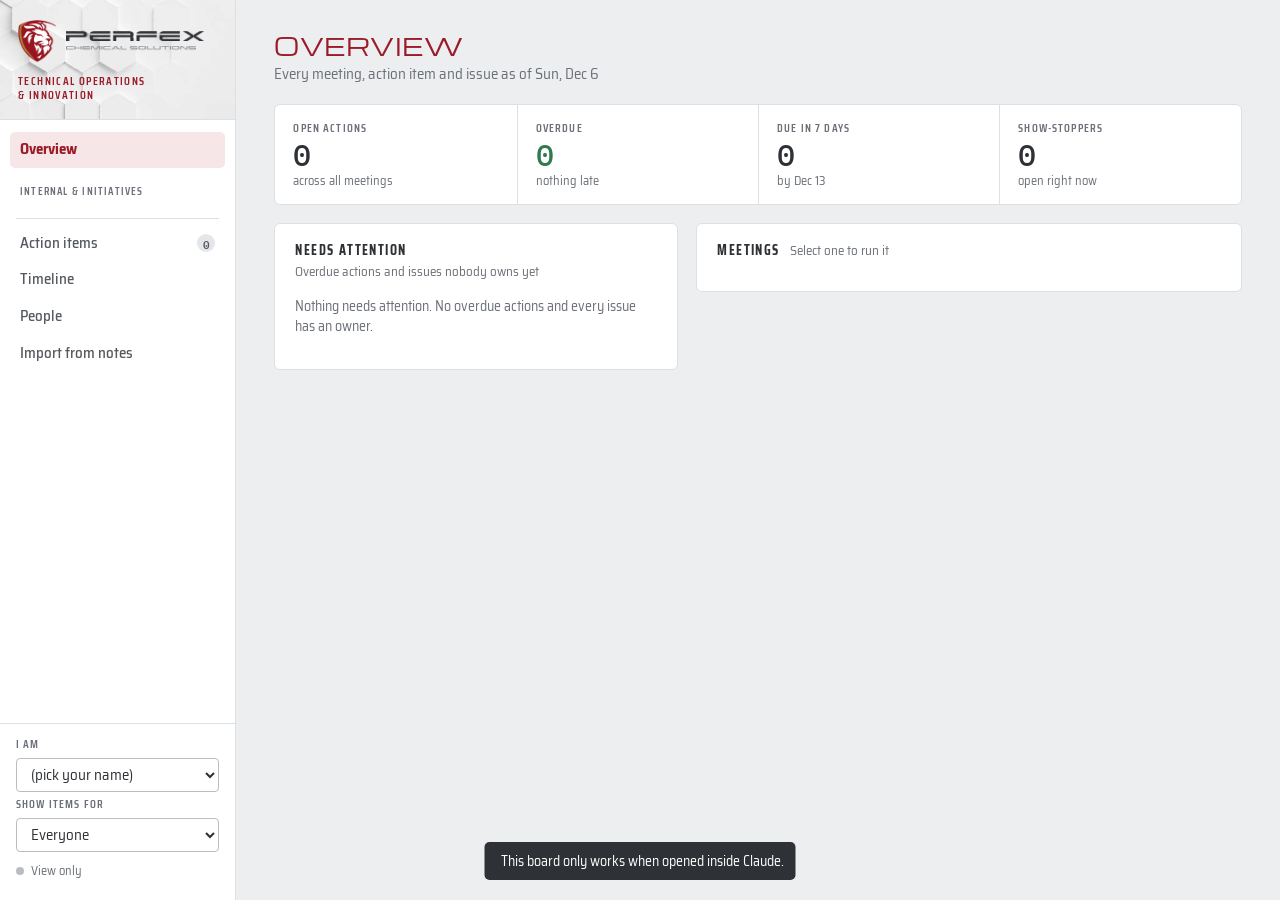
==== commit d5a22134: "Add Project Details, Tech Directors Business Review, Tech-Projects label Project Details (est. value" ====
--- a/board.html
+++ b/board.html
@@ -466,12 +466,16 @@
   var REDUCED = !!(window.matchMedia && window.matchMedia('(prefers-reduced-motion: reduce)').matches);
   var SEGS = [
     { name: 'Wins & Losses', short: 'Wins & Losses', tiny: 'Wins', f: 0.15, rule: 'Go around the room. Outcomes since the last meeting and <b>why</b>. Own the losses: what was in our control, and what will we do differently?' },
-    { name: 'New Opportunities', short: 'Opportunities', tiny: 'Opps', f: 0.10, rule: 'Go around again. List only, plus any major challenge. Deep dives get scheduled separately.' },
-    { name: 'Current Projects', short: 'Projects', tiny: 'Projects', f: 0.15, rule: 'One word each: on track, off track, on hold, cancelled or done. Last week’s opportunities land here as <b>New</b>. Select a project to see only its actions.' },
+    { name: 'New Opportunities', short: 'Opportunities', tiny: 'Opps', f: 0.10, rule: 'Go around again. Name it, plus any major challenge — deep dives get scheduled separately.' },
+    { name: 'Current Projects', short: 'Projects', tiny: 'Projects', f: 0.15, rule: 'One selection each: on track, off track, on hold, cancelled or done. New opportunities presented last week appear here as current projects. Select a project to see only its actions.' },
     { name: 'Issues', short: 'Issues', tiny: 'Issues', f: 0.50, rule: 'Only what has no path yet, ranked. Work from the top: agree the action, <b>one</b> owner, who supports, and the date. Once it has an owner it stops being an issue and moves to Action items.' },
     { name: 'Rate the Meeting', short: 'Rate', tiny: 'Rate', f: 0.10, rule: 'Everyone scores the meeting 1–5. The test: did we leave with clear actions, one owner each, and dates?' }
   ];
-  var SEV = { stopper: 'Show-stopper', offtrack: 'Off-track', risk: 'Risk' };
+  var TECHDIR_SEGS = SEGS.map(function (s) { return Object.assign({}, s); });
+  TECHDIR_SEGS[1] = Object.assign({}, SEGS[1], { name: 'Business Project Review', short: 'Business Review', tiny: 'Review', rule: 'A company-wide look at every active project, from every meeting. Not a status update — just making sure nothing important is missing.' });
+  TECHDIR_SEGS[2] = Object.assign({}, SEGS[2], { name: 'Tech-Projects', short: 'Tech-Projects', tiny: 'Tech', rule: 'One selection each: on track, off track, on hold, cancelled or done. These are this group’s own technical initiatives — separate from the business-facing projects reviewed in the area meetings.' });
+  function segsFor(t) { return (t && t.id === 'techdir') ? TECHDIR_SEGS : SEGS; }
+  var SEV = { stopper: 'Urgent', offtrack: 'Project Off-Track', risk: 'Important' };
   var PST = [['on', 'On track'], ['off', 'Off track'], ['hold', 'On hold'], ['cancelled', 'Cancelled'], ['done', 'Done']];
   var ACTIVE = { 'new': 1, on: 1, off: 1, hold: 1 };
   var WD = ['Sundays', 'Mondays', 'Tuesdays', 'Wednesdays', 'Thursdays', 'Fridays', 'Saturdays'];
@@ -506,14 +510,16 @@
   var TODAY = toStr(new Date());
 
   /* ---------- state (a live local mirror of the shared database) ---------- */
-  function blank() { return { people: [], tabs: [], entries: [], projects: [], issues: [], actions: [], meetings: {} }; }
+  function blank() { return { people: [], tabs: [], entries: [], projects: [], issues: [], actions: [], meetings: {}, settings: {} }; }
+  function chemList() { return (state.settings.chemistries && state.settings.chemistries.items) || []; }
+  function canSeeDetails(tabId) { var p = P(ui.iam); return !!(p && Array.isArray(p.detailAreas) && p.detailAreas.indexOf(tabId) >= 0); }
   function clone(o) { return JSON.parse(JSON.stringify(o)); }
   var state = blank();
   var db = null, sample = null;
   var contentMode = 'connecting', settingsMode = 'connecting';
   var lastUndo = null, toastTimer = null;
 
-  var ui = Object.assign({ view: 'overview', tab: null, dates: {}, steps: {}, filter: 'open', person: 'all', regTab: 'all', timers: {}, follow: false, open: null, settings: false, tlGroup: 'meeting', proj: null, projFilter: 'all', importTid: null, importDate: null, importText: '', importDraft: null, importBusy: false }, sget('s', K_UI) || {});
+  var ui = Object.assign({ view: 'overview', tab: null, dates: {}, steps: {}, filter: 'open', person: 'all', regTab: 'all', timers: {}, follow: false, open: null, settings: false, tlGroup: 'meeting', proj: null, projFilter: 'all', importTid: null, importDate: null, importText: '', importDraft: null, importBusy: false, iam: null }, sget('s', K_UI) || {});
   ['dates', 'timers', 'steps'].forEach(function (k) { if (!ui[k] || typeof ui[k] !== 'object') ui[k] = {}; });
   function saveUi() { sset('s', K_UI, ui); }
 
@@ -621,7 +627,7 @@
   function stepOf(t) { var s = ui.steps[t.id]; return s >= 0 && s <= 4 ? s : 0; }
 
   /* ---------- database writes ---------- */
-  function areaOf(col) { return (col === 'people' || col === 'tabs') ? 'settings' : 'content'; }
+  function areaOf(col) { return (col === 'people' || col === 'tabs' || col === 'settings') ? 'settings' : 'content'; }
   function writeFail(col, e) {
     var area = areaOf(col);
     if (e && e.code === 'invalid_argument') {
@@ -688,6 +694,7 @@
     var s = stats('all');
     var names = state.people.slice().sort(function (a, b) { return a.name < b.name ? -1 : 1; });
     var personSel = '<option value="all">Everyone</option>' + names.map(function (p) { return '<option value="' + esc(p.name) + '"' + (ui.person === p.name ? ' selected' : '') + '>' + esc(p.name) + '</option>'; }).join('');
+    var iamSel = '<option value="">(pick your name)</option>' + names.map(function (p) { return '<option value="' + p.id + '"' + (ui.iam === p.id ? ' selected' : '') + '>' + esc(p.name) + '</option>'; }).join('');
     var addTabBtn = settingsMode === 'live' ? '<button type="button" class="ng-add" data-act="addTab" aria-label="Add a tab" title="Add a tab">+</button>' : '';
     var side = '<aside class="side" aria-label="Navigation">' +
       '<div class="brand"><div class="mark"><span class="shield" aria-hidden="true"></span><div class="wm" role="img" aria-label="Perfex Chemical Solutions"><i class="pf"></i><i class="cs"></i></div></div>' +
@@ -698,7 +705,8 @@
       '<div class="nsep"></div>' +
       item('actions', 'Action items', s.over ? '<span class="cnt">' + s.over + '</span>' : '<span class="cnt n">' + s.open + '</span>') +
       item('timeline', 'Timeline') + item('people', 'People') + item('import', 'Import from notes') + '</nav>' +
-      '<div class="side-foot"><label class="lbl" for="f-person">Show items for</label><select class="fld" id="f-person" data-edit="personFilter">' + personSel + '</select>' + connPill() + '</div></aside>';
+      '<div class="side-foot"><label class="lbl" for="f-iam">I am</label><select class="fld" id="f-iam" data-edit="iam">' + iamSel + '</select>' +
+      '<label class="lbl" for="f-person">Show items for</label><select class="fld" id="f-person" data-edit="personFilter">' + personSel + '</select>' + connPill() + '</div></aside>';
     var navOpts = '<option value="overview"' + (ui.view === 'overview' ? ' selected' : '') + '>Overview</option>' +
       '<optgroup label="Area meetings">' + areas.map(function (t) { return '<option value="tab:' + t.id + '"' + (cur('tab', t.id) ? ' selected' : '') + '>' + esc(t.name) + '</option>'; }).join('') + '</optgroup>' +
       '<optgroup label="Internal &amp; initiatives">' + other.map(function (t) { return '<option value="tab:' + t.id + '"' + (cur('tab', t.id) ? ' selected' : '') + '>' + esc(t.name) + '</option>'; }).join('') + '</optgroup>' +
@@ -774,7 +782,8 @@
       issueItems(t.id).length,
       ratingInfo(t.id, d).n
     ];
-    var steps = SEGS.map(function (s, i) {
+    var segs = segsFor(t);
+    var steps = segs.map(function (s, i) {
       return '<button type="button" class="st' + (i === step ? ' cur' : '') + (i === 3 ? ' main' : '') + '" id="st-' + i + '" data-act="step" data-v="' + i + '"' + (i === step ? ' aria-current="step"' : '') + '>' +
         '<span class="st-n">' + (i + 1) + '</span><span class="st-t">' + s.short + '</span><span class="st-y">' + s.tiny + '</span><span class="st-b">' + fmtMin(L * s.f) + (counts[i] ? ' · <b>' + counts[i] + '</b>' : '') + '</span><i class="st-p" id="stp-' + i + '"></i></button>';
     }).join('');
@@ -786,25 +795,31 @@
     return head + stepper + '<div class="mgrid"><section class="panel stage" aria-live="polite">' + renderStage(t, step, d, ents) + '</section><aside class="rail">' + renderRail(t, step) + '</aside></div>';
   }
 
-  function stageHead(i, extra) {
-    return '<div class="stg-h"><span class="segno">' + (i + 1) + '</span><div class="tt"><h2>' + SEGS[i].name + '</h2><p class="rule">' + SEGS[i].rule + '</p></div>' + (extra || '') + '</div>';
-  }
-  function stageFoot(i) {
-    return '<div class="stg-f">' + (i > 0 ? '<button class="btn ghost" type="button" data-act="step" data-v="' + (i - 1) + '">← ' + SEGS[i - 1].short + '</button>' : '<span></span>') +
-      (i < 4 ? '<button class="btn" type="button" data-act="step" data-v="' + (i + 1) + '">Next: ' + SEGS[i + 1].short + ' →</button>' :
+  function stageHead(segs, i, extra) {
+    return '<div class="stg-h"><span class="segno">' + (i + 1) + '</span><div class="tt"><h2>' + segs[i].name + '</h2><p class="rule">' + segs[i].rule + '</p></div>' + (extra || '') + '</div>';
+  }
+  function stageFoot(segs, i) {
+    return '<div class="stg-f">' + (i > 0 ? '<button class="btn ghost" type="button" data-act="step" data-v="' + (i - 1) + '">← ' + segs[i - 1].short + '</button>' : '<span></span>') +
+      (i < 4 ? '<button class="btn" type="button" data-act="step" data-v="' + (i + 1) + '">Next: ' + segs[i + 1].short + ' →</button>' :
         '<span class="fr"><button class="btn ghost" type="button" data-act="toggleSummary" aria-expanded="' + !!ui.sumShow + '">' + (ui.sumShow ? 'Hide preview' : 'Preview summary') + '</button><button class="btn" type="button" data-act="copySummary">Copy meeting summary</button></span>') + '</div>';
   }
   function addBtn(key, label) { return '<button type="button" class="add-btn edit-only" data-act="openForm" data-v="' + key + '">+ ' + label + '</button>'; }
   function formEnd(label) { return '<span class="acts-r"><button class="btn ghost sm" type="button" data-act="closeForm">Done</button><button class="btn sm" type="submit">' + label + '</button></span>'; }
   function groupsFor(t, ids) { var g = t.members.filter(P); ids.forEach(function (id) { if (g.indexOf(id) < 0) g.push(id); }); return g; }
-  function entryItem(e) {
+  function entryItem(e, t, d) {
     var chip = e.kind === 'win' ? '<span class="chip win">Win</span>' : e.kind === 'loss' ? '<span class="chip loss">Loss</span>' : '<span class="chip opp">Opp</span>';
     var lines = '';
     if (e.why) lines += '<div class="why"><span>' + (e.kind === 'opp' ? 'Challenge' : 'Why') + '</span>' + esc(e.why) + '</div>';
     if (e.change) lines += '<div class="why' + (e.kind === 'loss' ? ' own' : '') + '"><span>' + (e.kind === 'loss' ? 'Doing differently' : 'Keep doing') + '</span>' + esc(e.change) + '</div>';
     var op = e.projectId ? byId(state.projects, e.projectId) : null;
     if (op) lines += '<div class="why fwd"><span>Next</span>' + (op.start && op.start > TODAY ? 'Joins Current Projects on ' + fmtDay(op.start) : 'Now in Current Projects') + '</div>';
-    return '<li class="item">' + chip + '<div><div class="it-t">' + esc(e.text) + '</div>' + lines + '</div><button class="x edit-only" type="button" data-act="delEntry" data-id="' + e.id + '" aria-label="Remove">×</button></li>';
+    var actsHtml = '';
+    if (e.kind === 'opp' && e.projectId) {
+      var oppActs = actsOf(e.projectId), fk = 'oppact:' + e.id;
+      actsHtml = (oppActs.length ? '<ul class="acts">' + oppActs.map(function (a) { return actRow(a, false); }).join('') + '</ul>' : '') +
+        (ui.open === fk ? actionForm(fk, { tid: t.id, d: d, rel: 'p:' + e.projectId }) : addBtn(fk, 'Action for this opportunity'));
+    }
+    return '<li class="item">' + chip + '<div><div class="it-t">' + esc(e.text) + '</div>' + lines + actsHtml + '</div><button class="x edit-only" type="button" data-act="delEntry" data-id="' + e.id + '" aria-label="Remove">×</button></li>';
   }
   function actRow(a, withMeeting) {
     var c = dueCls(a);
@@ -822,6 +837,22 @@
       '<select id="f-a-sup-' + k + '" name="support" aria-label="Support from">' + nameOpts('', 'Support from…', tid) + '</select>' + tabField +
       '<select class="full" id="f-a-rel-' + k + '" name="rel" aria-label="Related to">' + relOpts(tid, o.rel || '') + '</select>' +
       '<input type="date" id="f-a-due-' + k + '" name="due" value="' + addDays(o.d || TODAY, 7) + '" required aria-label="Due date">' + formEnd('Add action') + '</form>';
+  }
+  /* ---------- project details (soft-gated) ---------- */
+  var RESOURCES = [['lab', 'Lab Testing'], ['manhours', 'Man-Hours'], ['field', 'Field Survey']];
+  function renderProjectDetails(p) {
+    var chems = chemList();
+    return '<div class="sgrid"><div><label class="lbl" for="pd-val-' + p.id + '">Estimated value ($)</label><input class="fld n" type="number" min="0" step="1" id="pd-val-' + p.id + '" data-edit="pdValue" data-id="' + p.id + '" value="' + (p.estValue || '') + '"></div>' +
+      '<div><label class="lbl" for="pd-win-' + p.id + '">Win likelihood (%)</label><input class="fld n" type="number" min="0" max="100" step="5" id="pd-win-' + p.id + '" data-edit="pdWin" data-id="' + p.id + '" value="' + (p.winPct != null ? p.winPct : '') + '"></div></div>' +
+      '<div style="margin-top:8px"><label class="lbl" for="pd-why-' + p.id + '">Why (reason for the estimate)</label><input class="fld full" type="text" id="pd-why-' + p.id + '" data-edit="pdReason" data-id="' + p.id + '" value="' + esc(p.winReason || '') + '"></div>' +
+      '<div style="margin-top:8px"><span class="lbl" style="display:block;margin-bottom:4px">Potential resources</span>' + RESOURCES.map(function (r) {
+        var on = (p.resources || []).indexOf(r[0]) >= 0;
+        return '<label style="margin-right:14px"><input type="checkbox" data-edit="pdResource" data-id="' + p.id + '" data-v="' + r[0] + '"' + (on ? ' checked' : '') + '> ' + r[1] + '</label>';
+      }).join('') + '</div>' +
+      '<div style="margin-top:8px"><span class="lbl" style="display:block;margin-bottom:4px">Chemistries involved</span>' + (chems.length ? chems.map(function (c) {
+        var on = (p.chemistries || []).indexOf(c) >= 0;
+        return '<label style="margin-right:14px"><input type="checkbox" data-edit="pdChem" data-id="' + p.id + '" data-v="' + esc(c) + '"' + (on ? ' checked' : '') + '> ' + esc(c) + '</label>';
+      }).join('') : '<span class="muted sm">No chemistries defined yet — add some on the People page.</span>') + '</div>';
   }
   function dueCheck(t, d) {
     var prev = addDays(d, -7);
@@ -865,13 +896,31 @@
     return L.join('\n') + '\n';
   }
 
+  function renderBusinessReview() {
+    var groups = {};
+    state.projects.filter(function (x) { return ACTIVE[x.status]; }).forEach(function (x) {
+      var t2 = T(x.tab), label = t2 ? t2.name : x.tab;
+      (groups[label] = groups[label] || []).push(x);
+    });
+    var names = Object.keys(groups).sort();
+    if (!names.length) return '<p class="none">No active projects anywhere yet.</p>';
+    return names.map(function (label) {
+      var rows = groups[label].map(function (x) {
+        return '<li><button type="button" class="ri" data-act="focusProject" data-id="' + x.id + '"><span class="chip ' + (x.status === 'off' ? 'offtrack' : 'tab') + '">' + esc(PSTL[x.status]) + '</span><span class="it-t">' + esc(x.name) + '</span><span class="m">' + esc(pn(x.personId)) + (x.due ? ' · due ' + fmtDay(x.due) : '') + '</span></button></li>';
+      }).join('');
+      return '<div class="mgroup"><div class="lbl">' + esc(label) + '</div><ul class="rlist">' + rows + '</ul></div>';
+    }).join('');
+  }
   function renderStage(t, step, d, ents) {
+    var segs = segsFor(t);
     var mem = t.members.filter(P);
     if (!mem.length && step < 3) {
-      return stageHead(step) + '<p class="none">No one is set to report in this meeting yet. Open <button type="button" class="linkbtn" data-act="openSettings">Settings</button> and mark who reports.</p>' + stageFoot(step);
+      return stageHead(segs, step) + '<p class="none">No one is set to report in this meeting yet. Open <button type="button" class="linkbtn" data-act="openSettings">Settings</button> and mark who reports.</p>' + stageFoot(segs, step);
     }
     var body = '';
-    if (step === 0 || step === 1) {
+    if (step === 1 && t.id === 'techdir') {
+      body = renderBusinessReview();
+    } else if (step === 0 || step === 1) {
       var kinds = step === 0 ? ['win', 'loss'] : ['opp'];
       var list = ents.filter(function (e) { return kinds.indexOf(e.kind) >= 0; });
       body = (step === 0 ? dueCheck(t, d) : '') + groupsFor(t, list.map(function (e) { return e.personId; })).map(function (pid) {
@@ -887,7 +936,7 @@
             '<input type="text" id="f-opp-why-' + pid + '" name="why" placeholder="Major challenge (if any)" aria-label="Major challenge">' + formEnd('Add') + '</form>';
         } else form = addBtn(key, step === 0 ? 'Win or loss' : 'Opportunity');
         return '<div class="rp"><div class="rp-h"><b>' + esc(p ? p.name : 'Unassigned') + '</b><span>' + esc(p ? p.title : '') + '</span></div><div class="rp-b">' +
-          (mine.length ? '<ul class="items">' + mine.map(entryItem).join('') + '</ul>' : '') + form + '</div></div>';
+          (mine.length ? '<ul class="items">' + mine.map(function (e) { return entryItem(e, t, d); }).join('') + '</ul>' : '') + form + '</div></div>';
       }).join('');
     } else if (step === 2) {
       var projs = state.projects.filter(function (x) { return projVisible(x, t.id, d); });
@@ -899,10 +948,14 @@
             (x.due ? 'Due <span class="mono">' + fmt(x.due) + '</span>' : 'No due date') + ' · ' + (n ? n + ' open action' + (n > 1 ? 's' : '') : 'no open actions') +
             (x.status === 'off' ? (n ? ' · recovery underway' : ' · <b class="warnt">no path yet, in Issues</b>') : '') + (x.note ? '<br>Challenge: ' + esc(x.note) : '');
           function sb(v, l) { return '<button type="button" data-act="projStatus" data-id="' + x.id + '" data-v="' + v + '" aria-pressed="' + (x.status === v) + '"' + DIS() + '>' + l + '</button>'; }
+          var pdKey = 'pd:' + x.id;
+          var pdHtml = canSeeDetails(t.id) ? (ui.open === pdKey ?
+            '<div class="pd">' + renderProjectDetails(x) + '<div style="margin-top:8px"><button class="btn ghost sm" type="button" data-act="closeForm">Hide details</button></div></div>' :
+            '<button type="button" class="linkbtn" data-act="openForm" data-v="' + pdKey + '" style="display:block;margin-top:6px">Project details</button>') : '';
           return '<li class="proj ps-' + x.status + (sel ? ' sel' : '') + '" id="proj-' + x.id + '">' +
             '<button type="button" class="pname" data-act="selProj" data-id="' + x.id + '" aria-pressed="' + sel + '" title="' + (sel ? 'Show all actions' : 'Show only this project’s actions') + '"><span class="it-t">' + esc(x.name) + '</span><span class="meta">' + meta + '</span></button>' +
             '<button class="x edit-only" type="button" data-act="delProject" data-id="' + x.id + '" aria-label="Remove project">×</button>' +
-            '<div class="stat" role="group" aria-label="Status of ' + esc(x.name) + '">' + PST.map(function (s2) { return sb(s2[0], s2[1]); }).join('') + '</div></li>';
+            '<div class="stat" role="group" aria-label="Status of ' + esc(x.name) + '">' + PST.map(function (s2) { return sb(s2[0], s2[1]); }).join('') + '</div>' + pdHtml + '</li>';
         }).join('');
         var form = ui.open === key ? '<form class="add edit-only" data-form="project" data-pid="' + pid + '"><input type="text" id="f-pj-name-' + pid + '" name="name" placeholder="Project name" required aria-label="Project name"><input type="date" id="f-pj-due-' + pid + '" name="due" aria-label="Project due date">' + formEnd('Add project') + '</form>' : addBtn(key, 'Project');
         return '<div class="rp"><div class="rp-h"><b>' + esc(p ? p.name : 'Unassigned') + '</b><span>' + esc(p ? p.title : '') + '</span></div><div class="rp-b">' + (rows ? '<ul class="items">' + rows + '</ul>' : '') + form + '</div></div>';
@@ -936,9 +989,9 @@
       }).join('');
       var newForm = ui.open === 'issue' ? '<form class="add edit-only" data-form="issue" style="margin-bottom:12px"><input type="text" class="full" id="f-is-text" name="text" placeholder="What’s the issue?" required aria-label="New issue">' +
         '<select id="f-is-who" name="who" aria-label="Raised by">' + attendeeIds(t).filter(P).map(function (pid) { return '<option value="' + pid + '">' + esc(pn(pid)) + '</option>'; }).join('') + '</select>' +
-        '<select id="f-is-sev" name="sev" aria-label="Severity"><option value="stopper">Show-stopper</option><option value="offtrack">Off-track</option><option value="risk">Risk</option></select>' + formEnd('Add issue') + '</form>' : '';
-      return stageHead(3, ui.open === 'issue' ? '' : '<button class="btn edit-only" type="button" data-act="openForm" data-v="issue">+ New issue</button>') + '<div class="stg-body">' + newForm +
-        (cards || (ui.open === 'issue' ? '' : '<p class="none">Nothing without a path. Add one with “+ New issue”.</p>')) + movedHtml + resolved + '</div>' + stageFoot(3);
+        '<select id="f-is-sev" name="sev" aria-label="Severity"><option value="stopper">Urgent</option><option value="risk">Important</option><option value="offtrack">Project Off-Track</option></select>' + formEnd('Add issue') + '</form>' : '';
+      return stageHead(segs, 3, ui.open === 'issue' ? '' : '<button class="btn edit-only" type="button" data-act="openForm" data-v="issue">+ New issue</button>') + '<div class="stg-body">' + newForm +
+        (cards || (ui.open === 'issue' ? '' : '<p class="none">Nothing without a path. Add one with “+ New issue”.</p>')) + movedHtml + resolved + '</div>' + stageFoot(segs, 3);
     } else {
       var mt = state.meetings[mkey(t.id, d)] || { ratings: {}, note: '' }, r = ratingInfo(t.id, d), total = attendeeIds(t).filter(P).length;
       function rrows(ids, label) {
@@ -956,7 +1009,7 @@
         '<label class="lbl" for="f-note" style="display:block;margin-top:16px">One change for next time</label><textarea class="fld" id="f-note" data-edit="meetingNote" placeholder="What would make the next meeting better?"' + DIS() + '>' + esc(mt.note || '') + '</textarea></div></div>' +
         (ui.sumShow ? '<div class="sumbox"><label class="lbl" for="f-summary">Meeting summary · paste into email or Teams</label><textarea id="f-summary" readonly>' + esc(meetingSummary(t, d)) + '</textarea></div>' : '');
     }
-    return stageHead(step) + '<div class="stg-body">' + body + '</div>' + stageFoot(step);
+    return stageHead(segs, step) + '<div class="stg-body">' + body + '</div>' + stageFoot(segs, step);
   }
 
   function renderRail(t, step) {
@@ -1134,21 +1187,33 @@
 
   /* ---------- people ---------- */
   function renderPeople() {
+    var areaTabs = state.tabs.filter(function (t) { return t.kind === 'area'; });
     var rows = state.people.map(function (p) {
       var chips = state.tabs.map(function (t) {
         var r = t.members.indexOf(p.id) >= 0 ? 'm' : t.support.indexOf(p.id) >= 0 ? 's' : t.optional.indexOf(p.id) >= 0 ? 'o' : '';
         return r ? '<span class="pchip ' + r + '" title="' + (r === 'm' ? 'Reports' : r === 's' ? 'Supports' : 'Optional') + '">' + esc(t.name) + '</span>' : '';
       }).join('');
+      var access = areaTabs.map(function (t) {
+        var on = (p.detailAreas || []).indexOf(t.id) >= 0;
+        return '<label style="display:inline-flex;align-items:center;gap:3px;margin-right:10px;font-size:12.5px"><input type="checkbox" data-act="personAreaToggle" data-id="' + p.id + '" data-v="' + t.id + '"' + (on ? ' checked' : '') + DIS() + '> ' + esc(t.name) + '</label>';
+      }).join('') || '<span class="muted sm">No areas yet</span>';
       return '<tr><td><input class="fld" type="text" id="pn-' + p.id + '" data-edit="personName" data-id="' + p.id + '" value="' + esc(p.name) + '" aria-label="Name"' + DIS() + '></td>' +
         '<td><input class="fld" type="text" id="pt-' + p.id + '" data-edit="personTitle" data-id="' + p.id + '" value="' + esc(p.title) + '" aria-label="Title"' + DIS() + '></td>' +
         '<td><input class="fld" type="text" id="ph-' + p.id + '" data-edit="personHome" data-id="' + p.id + '" value="' + esc(p.home) + '" aria-label="Area"' + DIS() + '></td>' +
         '<td><div class="mchips">' + (chips || '<span class="muted sm">Not in a meeting</span>') + '</div></td>' +
+        '<td class="edit-only">' + access + '</td>' +
         '<td><button class="x edit-only" type="button" data-act="delPerson" data-id="' + p.id + '" aria-label="Remove ' + esc(p.name) + '">×</button></td></tr>';
     }).join('');
     var form = ui.open === 'person' ? '<form class="add edit-only" data-form="person" style="margin-top:12px"><input type="text" id="f-pp-name" name="name" placeholder="Name" required aria-label="Name"><input type="text" id="f-pp-title" name="title" placeholder="Title" aria-label="Title"><input type="text" id="f-pp-home" name="home" placeholder="Area (e.g. Rockies or National)" aria-label="Area">' + formEnd('Add person') + '</form>' : '';
+    var chemChips = chemList().map(function (c) {
+      return '<span class="pchip" style="margin:0 6px 6px 0;display:inline-flex;align-items:center;gap:6px">' + esc(c) + '<button class="x edit-only" type="button" data-act="delChem" data-id="' + esc(c) + '" aria-label="Remove ' + esc(c) + '" style="width:16px;height:16px;font-size:13px">×</button></span>';
+    }).join('') || '<span class="muted sm">No chemistries yet.</span>';
+    var chemSection = '<section class="panel edit-only"><div class="pan-h"><h2>Chemistries</h2><span class="sub">The managed list used in each project’s Details panel</span></div><div>' + chemChips + '</div>' +
+      '<form class="add edit-only" data-form="chem" style="margin-top:10px"><input type="text" name="chem" placeholder="Add a chemistry (e.g. H2S Scavenger)" required aria-label="New chemistry">' + formEnd('Add') + '</form></section>';
     return ph('People', state.people.length + ' people · assign them to meetings in each meeting’s Settings', ui.open === 'person' ? '' : '<button class="btn edit-only" type="button" data-act="openForm" data-v="person">+ Person</button>') +
       '<section class="panel"><div class="pan-h"><div class="legend"><span class="pchip m">Reports</span><span class="pchip">Supports</span><span class="pchip o">Optional</span></div></div>' + form +
-      '<div class="tbl-scroll" style="margin-top:10px"><table class="t"><thead><tr><th style="min-width:160px">Name</th><th style="min-width:220px">Title</th><th style="min-width:150px">Area</th><th>Meetings</th><th></th></tr></thead><tbody>' + rows + '</tbody></table></div></section>';
+      '<div class="tbl-scroll" style="margin-top:10px"><table class="t"><thead><tr><th style="min-width:160px">Name</th><th style="min-width:220px">Title</th><th style="min-width:150px">Area</th><th>Meetings</th><th class="edit-only">Project Details access</th><th></th></tr></thead><tbody>' + rows + '</tbody></table></div></section>' +
+      chemSection;
   }
 
   /* ---------- import from notes ---------- */
@@ -1232,17 +1297,18 @@
     el.textContent = clock(e);
     document.getElementById('tmr').classList.toggle('over', e > tot);
     var b = document.getElementById('t-btn'); b.textContent = tm.start ? '❚❚' : '▶'; b.setAttribute('aria-label', tm.start ? 'Pause meeting clock' : (tm.acc ? 'Resume meeting clock' : 'Start meeting clock'));
-    var cum = 0, idx = SEGS.length - 1, left = 0;
-    for (var i = 0; i < SEGS.length; i++) {
-      var segLen = SEGS[i].f * tot, startS = cum; cum += segLen;
+    var segs = segsFor(t);
+    var cum = 0, idx = segs.length - 1, left = 0;
+    for (var i = 0; i < segs.length; i++) {
+      var segLen = segs[i].f * tot, startS = cum; cum += segLen;
       var p = document.getElementById('stp-' + i); if (p) p.style.width = Math.max(0, Math.min(100, (e - startS) / segLen * 100)) + '%';
-      if (e < cum && idx === SEGS.length - 1 && left === 0) { idx = i; left = cum - e; }
+      if (e < cum && idx === segs.length - 1 && left === 0) { idx = i; left = cum - e; }
     }
-    for (var j = 0; j < SEGS.length; j++) { var s = document.getElementById('st-' + j); if (s) s.classList.toggle('due', !!(tm.start || tm.acc) && j === idx && e <= tot); }
+    for (var j = 0; j < segs.length; j++) { var s = document.getElementById('st-' + j); if (s) s.classList.toggle('due', !!(tm.start || tm.acc) && j === idx && e <= tot); }
     var h = document.getElementById('t-hint'); h.className = 't-hint';
     if (!tm.start && !tm.acc) h.innerHTML = 'Start the clock when the meeting begins. It will suggest which segment you should be on.';
     else if (e > tot) { h.className = 't-hint over'; h.innerHTML = '<b>Over by ' + clock(e - tot) + '.</b> Take the rest offline and close with the rating.'; }
-    else h.innerHTML = 'Clock says you should be on <b>' + (idx + 1) + ' · ' + SEGS[idx].short + '</b>, ' + clock(left) + ' left in it.';
+    else h.innerHTML = 'Clock says you should be on <b>' + (idx + 1) + ' · ' + segs[idx].short + '</b>, ' + clock(left) + ' left in it.';
   }
   setInterval(function () { var t = T(ui.tab); if (ui.view === 'tab' && t && ui.timers[tkey(t)] && ui.timers[tkey(t)].start) tick(); }, 1000);
 
@@ -1411,6 +1477,16 @@
         tabBackups.forEach(function (b) { updateDoc('tabs', b.id, { members: b.members, support: b.support, optional: b.optional }); });
       };
       toast(p.name + ' removed. Their items stay.', true);
+    },
+    delChem: function (id) {
+      var items = chemList().filter(function (x) { return x !== id; });
+      setDoc('settings', 'chemistries', { items: items });
+    },
+    personAreaToggle: function (id, v) {
+      var p = P(id); if (!p) return;
+      var cur = (p.detailAreas || []).filter(function (x) { return x !== v; });
+      if ((p.detailAreas || []).indexOf(v) < 0) cur.push(v);
+      updateDoc('people', id, { detailAreas: cur });
     },
     timerToggle: function () { var tm = tmr(cur()); if (tm.start) { tm.acc += Date.now() - tm.start; tm.start = 0; } else tm.start = Date.now(); saveUi(); tick(); },
     timerReset: function () { ui.timers[tkey(cur())] = { acc: 0, start: 0 }; saveUi(); tick(); },
@@ -1533,6 +1609,11 @@
       ui.open = null;
       setDoc('people', uid(), { name: n, title: val(fd, 'title'), home: val(fd, 'home') });
       render();
+    },
+    chem: function (fd) {
+      var v = val(fd, 'chem'); if (!v) return false;
+      var items = chemList().slice(); if (items.indexOf(v) < 0) items.push(v);
+      setDoc('settings', 'chemistries', { items: items });
     }
   };
   var C = {
@@ -1592,7 +1673,23 @@
     importDate: function (el) { ui.importDate = el.value; },
     importText: function (el) { ui.importText = el.value; },
     importToggle: function (el) { var it = ui.importDraft && ui.importDraft[+el.dataset.id]; if (it) it.include = el.checked; },
-    importField: function (el) { var it = ui.importDraft && ui.importDraft[+el.dataset.id]; if (it) it[el.dataset.f] = el.value; }
+    importField: function (el) { var it = ui.importDraft && ui.importDraft[+el.dataset.id]; if (it) it[el.dataset.f] = el.value; },
+    iam: function (el) { ui.iam = el.value || null; render(); },
+    pdValue: function (el) { updateDoc('projects', el.dataset.id, { estValue: Math.max(0, parseFloat(el.value) || 0) }); },
+    pdWin: function (el) { updateDoc('projects', el.dataset.id, { winPct: Math.max(0, Math.min(100, parseInt(el.value, 10) || 0)) }); },
+    pdReason: function (el) { updateDoc('projects', el.dataset.id, { winReason: el.value.trim() }); },
+    pdResource: function (el) {
+      var p = byId(state.projects, el.dataset.id); if (!p) return;
+      var cur = (p.resources || []).filter(function (x) { return x !== el.dataset.v; });
+      if (el.checked) cur.push(el.dataset.v);
+      updateDoc('projects', el.dataset.id, { resources: cur });
+    },
+    pdChem: function (el) {
+      var p = byId(state.projects, el.dataset.id); if (!p) return;
+      var cur = (p.chemistries || []).filter(function (x) { return x !== el.dataset.v; });
+      if (el.checked) cur.push(el.dataset.v);
+      updateDoc('projects', el.dataset.id, { chemistries: cur });
+    }
   };
 
   root.addEventListener('click', function (e) {
@@ -1615,7 +1712,7 @@
 
   /* ---------- boot ---------- */
   render();
-  var COLS = ['people', 'tabs', 'entries', 'projects', 'issues', 'actions', 'meetings'];
+  var COLS = ['people', 'tabs', 'entries', 'projects', 'issues', 'actions', 'meetings', 'settings'];
   var loadedCols = {};
   function subscribeCol(col) {
     db.collection(col).onSnapshot(function (snap) {
@@ -1627,6 +1724,8 @@
       } else if (col === 'tabs') {
         arr.forEach(function (t) { ['members', 'support', 'optional'].forEach(function (r) { if (!Array.isArray(t[r])) t[r] = []; }); if (t.weekday == null) t.weekday = 1; if (!t.lengthMin) t.lengthMin = 30; if (!t.kind) t.kind = 'internal'; });
         state.tabs = arr;
+      } else if (col === 'settings') {
+        var s = {}; arr.forEach(function (x) { s[x.id] = x; }); state.settings = s;
       } else {
         state[col] = arr;
       }
